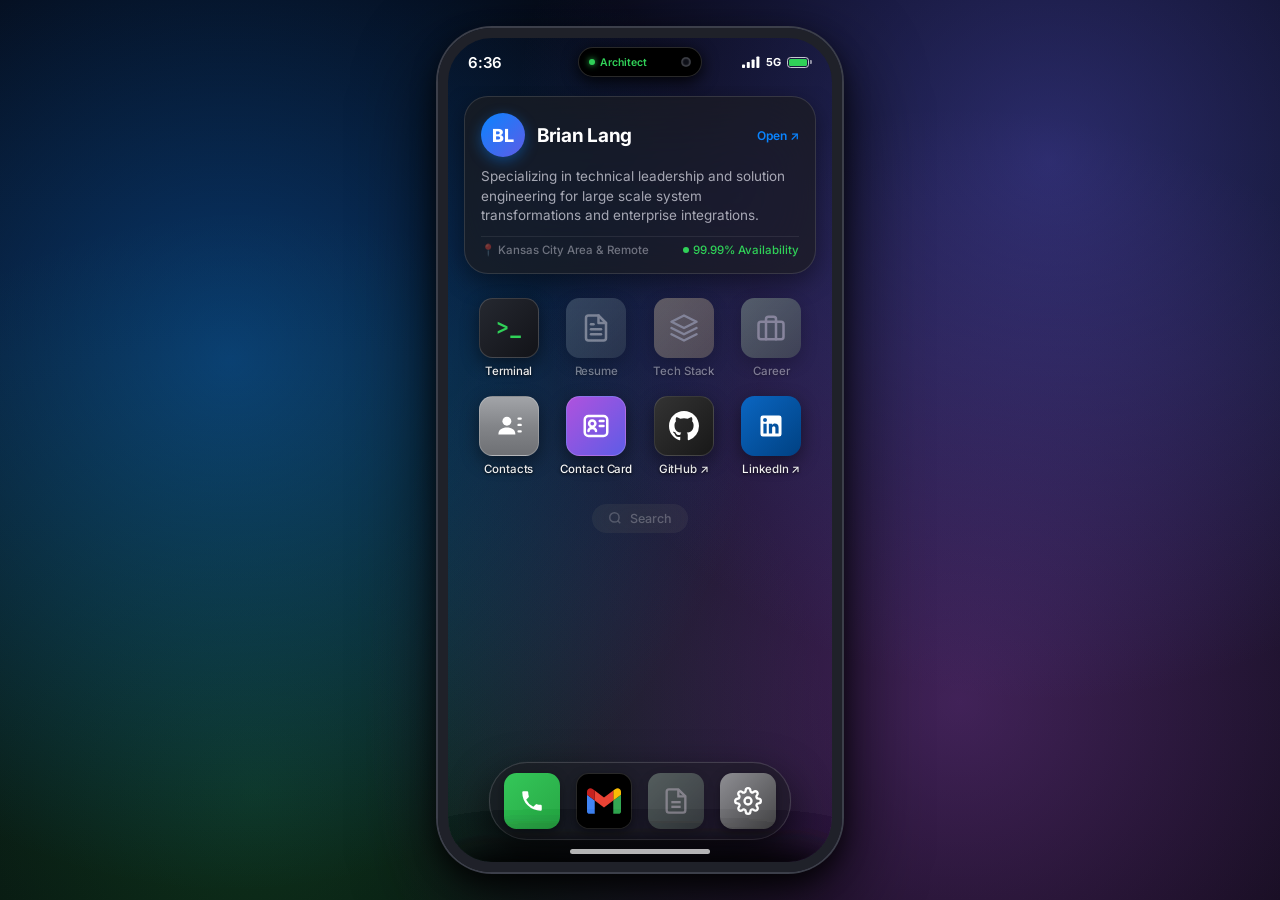
==== index.html @ 55db1a97 "BPL - Enforce jet black dark mode Gmail icon with cache-busted stylesheet" ====
<!DOCTYPE html>
<html lang="en">
<head>
  <meta charset="UTF-8">
  <meta name="viewport" content="width=device-width, initial-scale=1.0, viewport-fit=cover, maximum-scale=1.0, user-scalable=no">
  <meta name="apple-mobile-web-app-capable" content="yes">
  <meta name="apple-mobile-web-app-status-bar-style" content="black-translucent">
  <meta name="theme-color" content="#000000">
  <title>Brian Lang | Technical Software Architect</title>
  <meta name="description" content="Brian Lang - Technical Software Architect iOS 18 Experience">
  <link rel="stylesheet" href="style.css?v=2.2">
  <link rel="preconnect" href="https://fonts.googleapis.com">
  <link rel="preconnect" href="https://fonts.gstatic.com" crossorigin>
  <link href="https://fonts.googleapis.com/css2?family=Inter:wght@300;400;500;600;700;800&family=JetBrains+Mono:wght@400;500;600&display=swap" rel="stylesheet">
</head>
<body class="ios-root">

  <!-- Main Device Shell (Centered iPhone 16 chassis on Desktop, Fullscreen on Mobile) -->
  <div class="iphone-chassis">

    <!-- Top Safe Area Status Bar -->
    <header class="ios-statusbar" aria-label="Status Bar">
      <div class="status-left">
        <span class="status-clock" id="status-clock">9:41</span>
      </div>

      <!-- Dynamic Island -->
      <div class="dynamic-island" id="dynamic-island" tabindex="0" role="button" aria-expanded="false" aria-label="Dynamic Island - Architect Status">
        <div class="island-compact">
          <div class="island-pill-active">
            <span class="island-pulse"></span>
            <span class="island-label">Architect</span>
          </div>
          <div class="island-sensor"></div>
        </div>
        <div class="island-expanded-content">
          <div class="island-avatar">BL</div>
          <div class="island-meta">
            <div class="island-headline">Brian Lang • Available for Advisory</div>
          </div>
          <a href="mailto:brian.lang@robustcomputing.com" class="island-action-btn">Contact</a>
        </div>
      </div>

      <div class="status-right">
        <!-- Signal Indicator -->
        <span class="status-icon" title="5G Full Signal">
          <svg width="18" height="12" viewBox="0 0 18 12" fill="currentColor">
            <rect x="0" y="8.5" width="3" height="3.5" rx="0.8"/>
            <rect x="4.8" y="6" width="3" height="6" rx="0.8"/>
            <rect x="9.6" y="3.5" width="3" height="8.5" rx="0.8"/>
            <rect x="14.4" y="0.5" width="3" height="11.5" rx="0.8"/>
          </svg>
        </span>
        <span class="status-5g">5G</span>
        <!-- Battery Icon -->
        <span class="status-battery" title="Battery 100%">
          <span class="battery-shell">
            <span class="battery-level"></span>
          </span>
          <span class="battery-tip"></span>
        </span>
      </div>
    </header>

    <!-- SpringBoard (Homescreen) -->
    <main class="ios-springboard" id="springboard">

      <!-- Widget Row: Profile Header + Quick Metrics -->
      <section class="widget-row" aria-label="Interactive Widgets">
        <!-- 2x2 Large Card Widget: Architect Identity -->
        <div class="ios-widget widget-hero" data-launch="app-terminal" tabindex="0" role="button" aria-label="View Terminal Profile">
          <div class="widget-top-bar">
            <div class="widget-avatar-group">
              <div class="hero-avatar">BL</div>
              <div>
                <h1 class="hero-name">Brian Lang</h1>
              </div>
            </div>
            <span class="widget-launch-hint">Open ↗</span>
          </div>
          <p class="hero-summary">
            Specializing in technical leadership and solution engineering for large scale system transformations and enterprise integrations.
          </p>
          <div class="hero-footer">
            <span class="hero-chip">📍 Kansas City Area & Remote</span>
            <span class="hero-uptime"><span class="green-dot"></span> 99.99% Availability</span>
          </div>
        </div>
      </section>

      <!-- App Grid 4-Column Layout -->
      <section class="app-grid" aria-label="Applications">
        <!-- App 1: Terminal Profile -->
        <div class="app-icon-item" data-launch="app-terminal" tabindex="0" role="button" aria-label="Open Terminal App">
          <div class="icon-squircle icon-terminal">
            <span class="terminal-prompt-glyph">&gt;_</span>
          </div>
          <span class="icon-label">Terminal</span>
        </div>

        <!-- App 2: Resume / Vitae (Disabled) -->
        <div class="app-icon-item is-disabled" aria-disabled="true" role="button" aria-label="Resume / CV App (Disabled)">
          <div class="icon-squircle icon-resume">
            <svg width="30" height="30" viewBox="0 0 24 24" fill="none" stroke="currentColor" stroke-width="2" stroke-linecap="round" stroke-linejoin="round">
              <path d="M14 2H6a2 2 0 0 0-2 2v16a2 2 0 0 0 2 2h12a2 2 0 0 0 2-2V8z"></path>
              <polyline points="14 2 14 8 20 8"></polyline>
              <line x1="16" y1="13" x2="8" y2="13"></line>
              <line x1="16" y1="17" x2="8" y2="17"></line>
              <polyline points="10 9 9 9 8 9"></polyline>
            </svg>
          </div>
          <span class="icon-label">Resume</span>
        </div>


        <!-- App 4: Stack & Skills (Disabled) -->
        <div class="app-icon-item is-disabled" aria-disabled="true" role="button" aria-label="Tech Stack App (Disabled)">
          <div class="icon-squircle icon-skills">
            <svg width="30" height="30" viewBox="0 0 24 24" fill="none" stroke="currentColor" stroke-width="2" stroke-linecap="round" stroke-linejoin="round">
              <polygon points="12 2 2 7 12 12 22 7 12 2"></polygon>
              <polyline points="2 17 12 22 22 17"></polyline>
              <polyline points="2 12 12 17 22 12"></polyline>
            </svg>
          </div>
          <span class="icon-label">Tech Stack</span>
        </div>

        <!-- App 5: Career Experience (Disabled) -->
        <div class="app-icon-item is-disabled" aria-disabled="true" role="button" aria-label="Experience Timeline App (Disabled)">
          <div class="icon-squircle icon-experience">
            <svg width="30" height="30" viewBox="0 0 24 24" fill="none" stroke="currentColor" stroke-width="2" stroke-linecap="round" stroke-linejoin="round">
              <rect x="2" y="7" width="20" height="14" rx="2" ry="2"></rect>
              <path d="M16 21V5a2 2 0 0 0-2-2h-4a2 2 0 0 0-2 2v16"></path>
            </svg>
          </div>
          <span class="icon-label">Career</span>
        </div>

        <!-- App 6: Contact & Connect -->
        <div class="app-icon-item" data-launch="app-contact" tabindex="0" role="button" aria-label="Open Contacts App">
          <div class="icon-squircle icon-contact">
            <svg width="34" height="34" viewBox="0 0 32 32" fill="none">
              <!-- Address book tab tabs on right -->
              <path d="M25 9H27M25 15H27M25 21H27" stroke="#FFFFFF" stroke-width="2.2" stroke-linecap="round"/>
              <!-- Main White ID Silhouette Card -->
              <circle cx="14" cy="11.5" r="4.2" fill="#FFFFFF"/>
              <path d="M6 24C6 19.5 9.5 17.5 14 17.5C18.5 17.5 22 19.5 22 24" fill="#FFFFFF"/>
            </svg>
          </div>
          <span class="icon-label">Contacts</span>
        </div>

        <!-- App 7: Download Contact Card -->
        <a href="assets/Brian_Lang.vcf" download="Brian_Lang.vcf" class="app-icon-item external-link" aria-label="Download Brian's Contact Card (vCard)">
          <div class="icon-squircle icon-vcard">
            <svg width="30" height="30" viewBox="0 0 24 24" fill="none" stroke="currentColor" stroke-width="2" stroke-linecap="round" stroke-linejoin="round">
              <rect x="3" y="4" width="18" height="16" rx="3"></rect>
              <circle cx="9" cy="10" r="2.5"></circle>
              <path d="M15 8h3M15 12h3M6 16c0-1.5 1.5-2.5 3-2.5s3 1 3 2.5"></path>
            </svg>
          </div>
          <span class="icon-label">Contact Card</span>
        </a>

        <!-- App 8: GitHub / Code -->
        <a href="https://github.com/flying-wedge" target="_blank" rel="noopener noreferrer" class="app-icon-item external-link" aria-label="Open Brian's GitHub">
          <div class="icon-squircle icon-github">
            <svg width="30" height="30" viewBox="0 0 24 24" fill="currentColor">
              <path d="M12 0C5.37 0 0 5.37 0 12c0 5.31 3.435 9.795 8.205 11.385.6.105.825-.255.825-.57 0-.285-.015-1.23-.015-2.235-3.015.555-3.795-.735-4.035-1.41-.135-.345-.72-1.41-1.23-1.695-.42-.225-1.02-.78-.015-.795.945-.015 1.62.87 1.845 1.23 1.08 1.815 2.805 1.305 3.495.99.105-.78.42-1.305.765-1.605-2.67-.3-5.46-1.335-5.46-5.925 0-1.305.465-2.385 1.23-3.225-.12-.3-.54-1.53.12-3.18 0 0 1.005-.315 3.3 1.23.96-.27 1.98-.405 3-.405s2.04.135 3 .405c2.295-1.56 3.3-1.23 3.3-1.23.66 1.65.24 2.88.12 3.18.765.84 1.23 1.905 1.23 3.225 0 4.605-2.805 5.625-5.475 5.925.435.375.81 1.095.81 2.22 0 1.605-.015 2.895-.015 3.3 0 .315.225.69.825.57A12.02 12.02 0 0 0 24 12c0-6.63-5.37-12-12-12z"/>
            </svg>
          </div>
          <span class="icon-label">GitHub ↗</span>
        </a>

        <!-- App 9: LinkedIn -->
        <a href="https://www.linkedin.com/in/brian-lang-4b99282/" target="_blank" rel="noopener noreferrer" class="app-icon-item external-link" aria-label="Open Brian's LinkedIn Profile">
          <div class="icon-squircle icon-linkedin">
            <svg width="28" height="28" viewBox="0 0 24 24" fill="currentColor">
              <path d="M19 3a2 2 0 0 1 2 2v14a2 2 0 0 1-2 2H5a2 2 0 0 1-2-2V5a2 2 0 0 1 2-2h14m-.5 15.5v-5.3a3.26 3.26 0 0 0-3.26-3.26c-.85 0-1.84.52-2.28 1.3v-1.11h-2.79v8.37h2.79v-4.93c0-.77.62-1.4 1.39-1.4a1.4 1.4 0 0 1 1.4 1.4v4.93h2.75M6.88 8.56a1.68 1.68 0 0 0 1.68-1.68c0-.93-.75-1.69-1.68-1.69a1.69 1.69 0 0 0-1.69 1.69c0 .93.76 1.68 1.69 1.68m1.39 9.94v-8.37H5.5v8.37h2.77z"/>
            </svg>
          </div>
          <span class="icon-label">LinkedIn ↗</span>
        </a>
      </section>

      <!-- Spotlight Search Bar Trigger (Disabled) -->
      <div class="spotlight-bar is-disabled" id="spotlight-trigger" role="button" aria-disabled="true" aria-label="Search (Disabled)">
        <svg class="search-icon" width="14" height="14" viewBox="0 0 24 24" fill="none" stroke="currentColor" stroke-width="2.5">
          <circle cx="11" cy="11" r="8"></circle>
          <line x1="21" y1="21" x2="16.65" y2="16.65"></line>
        </svg>
        <span>Search</span>
      </div>

    </main>

    <!-- Bottom Dock Bar -->
    <nav class="ios-dock-container" aria-label="Dock">
      <div class="ios-dock">
        <!-- Dock 0: Phone -->
        <a href="tel:+17855503966" class="dock-item" aria-label="Call Brian Lang (+1 785-550-3966)">
          <div class="dock-squircle dock-phone">
            <svg width="26" height="26" viewBox="0 0 24 24" fill="currentColor">
              <path d="M6.62 10.79a15.053 15.053 0 006.59 6.59l2.2-2.2a1 1 0 011.01-.24c1.12.37 2.33.57 3.58.57a1 1 0 011 1V20a1 1 0 01-1 1A17 17 0 013 4a1 1 0 011-1h3.5a1 1 0 011 1c0 1.25.2 2.46.57 3.58a1 1 0 01-.24 1.01l-2.21 2.2z"/>
            </svg>
          </div>
        </a>

        <!-- Dock 1: Gmail -->
        <a href="mailto:brian.lang@robustcomputing.com" class="dock-item" aria-label="Send Email to Brian Lang (Gmail)">
          <div class="dock-squircle dock-gmail" style="background: #000000; border: 1px solid rgba(255, 255, 255, 0.16);">
            <svg width="34" height="34" viewBox="0 0 512 512" xmlns="http://www.w3.org/2000/svg">
              <path d="M34.9 448h81.5V250.2L0 163v250.2C0 432.5 15.7 448 34.9 448" fill="#4285F4"/>
              <path d="M395.6 448h81.5c19.3 0 34.9-15.7 34.9-34.9V163l-116.4 87.3" fill="#34A853"/>
              <path d="M395.6 99v151.3L512 163v-46.5c0-43.2-49.3-67.8-83.8-41.9" fill="#FBBC04"/>
              <path d="M116.4 250.2V99L256 203.7 395.6 99v151.3L256 355" fill="#EA4335"/>
              <path d="M0 116.4V163l116.4 87.3V99L83.8 74.5C49.2 48.6 0 73.2 0 116.4" fill="#C5221F"/>
            </svg>
          </div>
        </a>

        <!-- Dock 3: Resume (Disabled) -->
        <div class="dock-item is-disabled" aria-disabled="true" role="button" aria-label="Resume App (Disabled)">
          <div class="dock-squircle dock-resume">
            <svg width="28" height="28" viewBox="0 0 24 24" fill="none" stroke="currentColor" stroke-width="2">
              <path d="M14 2H6a2 2 0 0 0-2 2v16a2 2 0 0 0 2 2h12a2 2 0 0 0 2-2V8z"></path>
              <polyline points="14 2 14 8 20 8"></polyline>
              <line x1="16" y1="13" x2="8" y2="13"></line>
              <line x1="16" y1="17" x2="8" y2="17"></line>
            </svg>
          </div>
        </div>

        <!-- Dock 4: Settings -->
        <div class="dock-item" data-launch="app-settings" tabindex="0" role="button" aria-label="Launch Settings App">
          <div class="dock-squircle dock-settings">
            <svg width="28" height="28" viewBox="0 0 24 24" fill="none" stroke="currentColor" stroke-width="2">
              <circle cx="12" cy="12" r="3"></circle>
              <path d="M19.4 15a1.65 1.65 0 0 0 .33 1.82l.06.06a2 2 0 0 1 0 2.83 2 2 0 0 1-2.83 0l-.06-.06a1.65 1.65 0 0 0-1.82-.33 1.65 1.65 0 0 0-1 1.51V21a2 2 0 0 1-2 2 2 2 0 0 1-2-2v-.09A1.65 1.65 0 0 0 9 19.4a1.65 1.65 0 0 0-1.82.33l-.06.06a2 2 0 0 1-2.83 0 2 2 0 0 1 0-2.83l.06-.06a1.65 1.65 0 0 0 .33-1.82 1.65 1.65 0 0 0-1.51-1H3a2 2 0 0 1-2-2 2 2 0 0 1 2-2h.09A1.65 1.65 0 0 0 4.6 9a1.65 1.65 0 0 0-.33-1.82l-.06-.06a2 2 0 0 1 0-2.83 2 2 0 0 1 2.83 0l.06.06a1.65 1.65 0 0 0 1.82.33H9a1.65 1.65 0 0 0 1-1.51V3a2 2 0 0 1 2-2 2 2 0 0 1 2 2v.09a1.65 1.65 0 0 0 1 1.51 1.65 1.65 0 0 0 1.82-.33l.06-.06a2 2 0 0 1 2.83 0 2 2 0 0 1 0 2.83l-.06.06a1.65 1.65 0 0 0-.33 1.82V9a1.65 1.65 0 0 0 1.51 1H21a2 2 0 0 1 2 2 2 2 0 0 1-2 2h-.09a1.65 1.65 0 0 0-1.51 1z"></path>
            </svg>
          </div>
        </div>
      </div>
    </nav>

    <!-- iOS Home Indicator Pill -->
    <div class="ios-home-indicator-zone" id="home-indicator" role="button" aria-label="Return to SpringBoard" tabindex="0">
      <div class="indicator-pill"></div>
    </div>

    <!-- ================= MODAL APP SHEETS ================= -->
    <div class="app-sheets-viewport" id="sheets-viewport">

      <!-- 1. TERMINAL PROFILE SHEET -->
      <section class="ios-sheet" id="app-terminal" role="dialog" aria-labelledby="title-terminal" aria-modal="true">
        <header class="sheet-navbar">
          <button class="sheet-btn-left" data-dismiss aria-label="Close Terminal">Done</button>
          <h2 class="sheet-title" id="title-terminal">Terminal Profile</h2>
        </header>
        
        <div class="sheet-content">
          <div class="terminal-shell">
            <div class="terminal-topbar">
              <span class="term-dot red"></span>
              <span class="term-dot yellow"></span>
              <span class="term-dot green"></span>
              <span class="term-path">brian@cloud-fabric:~ (zsh)</span>
            </div>
            <div class="terminal-console">
              <p class="t-line"><span class="t-prompt">brian@workstation</span>:<span class="t-dir">~</span>$ whoami</p>
              <div class="t-response">
                <span class="t-key">Name:</span> <span class="t-val">Brian Lang</span><br>
                <span class="t-key">Role:</span> <span class="t-val">Technical Software Architect</span><br>
                <span class="t-key">Domains:</span> <span class="t-val">Large Scale System Transformations • Enterprise Integrations</span><br>
                <span class="t-key">Location:</span> <span class="t-val">Kansas City Area / Remote</span><br>
                <span class="t-key">Email:</span> <a href="mailto:brian.lang@robustcomputing.com" class="t-link">brian.lang@robustcomputing.com</a>
              </div>
            </div>
          </div>

          <div class="sheet-action-cta">
            <a href="mailto:brian.lang@robustcomputing.com" class="ios-btn-primary">Send Direct Message</a>
          </div>
        </div>
      </section>

      <!-- 2. RESUME / CV SHEET -->
      <section class="ios-sheet" id="app-resume" role="dialog" aria-labelledby="title-resume" aria-modal="true">
        <header class="sheet-navbar">
          <button class="sheet-btn-left" data-dismiss aria-label="Close Resume">Done</button>
          <h2 class="sheet-title" id="title-resume">Curriculum Vitae</h2>
          <button class="sheet-btn-right" onclick="window.print()" aria-label="Print Resume">Print</button>
        </header>

        <div class="sheet-content">
          <div class="cv-card">
            <header class="cv-header">
              <h1 class="cv-name">BRIAN LANG</h1>
              <div class="cv-role">TECHNICAL SOFTWARE ARCHITECT</div>
              <div class="cv-meta">
                <span>Email: <a href="mailto:brian.lang@robustcomputing.com">brian.lang@robustcomputing.com</a></span>
                <span>Web: brianlang.dev</span>
                <span>GitHub: <a href="https://github.com/flying-wedge" target="_blank" rel="noopener noreferrer">github.com/flying-wedge</a></span>
                <span>Location: Kansas City Area / Remote</span>
              </div>
            </header>

            <section class="cv-section">
              <h3 class="cv-section-title">EXECUTIVE SUMMARY</h3>
              <p class="cv-text">
                Accomplished Technical Software Architect specializing in large scale system transformations, complex enterprise integrations,
                resilient multi-region cloud platforms, and event-driven topologies. Proven record leading complex systems design,
                optimizing query latencies, and ensuring 99.99% system availability SLAs across high-throughput platforms.
              </p>
            </section>

            <section class="cv-section">
              <h3 class="cv-section-title">CORE COMPETENCIES</h3>
              <div class="cv-skills-grid">
                <div><strong>Architecture &amp; Strategy:</strong> Large Scale System Transformations, Enterprise Integrations, Fault Domain Isolation</div>
                <div><strong>Languages:</strong> Go (Golang), TypeScript, Python, Rust, SQL</div>
                <div><strong>Infrastructure:</strong> AWS, Google Cloud Platform (GCP), Kubernetes, Docker, Terraform, Helm</div>
                <div><strong>Data & Streaming:</strong> Apache Kafka, Redis Clusters, PostgreSQL, gRPC, GraphQL, Envoy</div>
              </div>
            </section>

            <section class="cv-section">
              <h3 class="cv-section-title">PROFESSIONAL EXPERIENCE</h3>
              
              <article class="cv-job">
                <div class="cv-job-header">
                  <strong>Apex Cloud Systems — Staff Technical Architect</strong>
                  <span class="cv-date">2023 – Present</span>
                </div>
                <ul class="cv-bullets">
                  <li>Designed multi-region streaming platform processing 15M+ operations daily with 99.99% uptime guarantee.</li>
                  <li>Architected cross-cloud consensus and automated failover pipelines spanning AWS us-east-1 and GCP europe-west3.</li>
                  <li>Reduced egress bandwidth and infrastructure costs by 30% through protocol buffer batching and cache topologies.</li>
                </ul>
              </article>

              <article class="cv-job">
                <div class="cv-job-header">
                  <strong>DataSphere Analytics — Principal Systems Architect</strong>
                  <span class="cv-date">2020 – 2023</span>
                </div>
                <ul class="cv-bullets">
                  <li>Built telemetry and real-time analytical query federation engine serving 12,000+ enterprise users.</li>
                  <li>Engineered distributed Redis memory-caching layer slashing p99 analytical queries by 45%.</li>
                </ul>
              </article>

              <article class="cv-job">
                <div class="cv-job-header">
                  <strong>Vanguard Tech Labs — Senior Software Engineer</strong>
                  <span class="cv-date">2018 – 2020</span>
                </div>
                <ul class="cv-bullets">
                  <li>Engineered core microservices in Go & Python, integrated Kafka consumers, and instituted comprehensive integration suites.</li>
                </ul>
              </article>
            </section>

            <section class="cv-section">
              <h3 class="cv-section-title">EDUCATION & CERTIFICATIONS</h3>
              <div class="cv-job-header">
                <strong>University of California, Berkeley — B.S. in Computer Science</strong>
                <span class="cv-date">Magna Cum Laude</span>
              </div>
              <p class="cv-text cv-certs">
                • AWS Certified Solutions Architect – Professional (SAP-C02)<br>
                • Certified Kubernetes Administrator (CKA)
              </p>
            </section>
          </div>

          <div class="sheet-action-cta">
            <a href="assets/resume-placeholder.html" download="Brian_Lang_Resume.html" class="ios-btn-primary">Download Resume (HTML/PDF)</a>
            <a href="assets/resume-placeholder.html" target="_blank" class="ios-btn-secondary">Open Standalone Document ↗</a>
          </div>
        </div>
      </section>

      <!-- 4. TECH STACK & SKILLS SHEET -->
      <section class="ios-sheet" id="app-skills" role="dialog" aria-labelledby="title-skills" aria-modal="true">
        <header class="sheet-navbar">
          <button class="sheet-btn-left" data-dismiss aria-label="Close Tech Stack">Done</button>
          <h2 class="sheet-title" id="title-skills">Tech Stack</h2>
          <button class="sheet-btn-right" data-launch="app-terminal" aria-label="Open Terminal">Terminal</button>
        </header>

        <div class="sheet-content">
          <div class="ios-group-container">
            <h4 class="ios-group-heading">CORE PROGRAMMING LANGUAGES</h4>
            <div class="ios-table-view">
              <div class="table-row">
                <div class="row-icon cyan">Go</div>
                <div class="row-main">
                  <div class="row-title">Go (Golang)</div>
                  <div class="row-subtitle">High-throughput microservices, concurrency routines</div>
                </div>
                <span class="ios-badge primary">Primary</span>
              </div>
              <div class="table-row">
                <div class="row-icon blue">TS</div>
                <div class="row-main">
                  <div class="row-title">TypeScript / Node.js</div>
                  <div class="row-subtitle">GraphQL gateways, APIs, developer platforms</div>
                </div>
                <span class="ios-badge">Production</span>
              </div>
              <div class="table-row">
                <div class="row-icon green">Py</div>
                <div class="row-main">
                  <div class="row-title">Python</div>
                  <div class="row-subtitle">Automation pipelines, telemetry, data tooling</div>
                </div>
                <span class="ios-badge">Proficient</span>
              </div>
              <div class="table-row">
                <div class="row-icon orange">Rs</div>
                <div class="row-main">
                  <div class="row-title">Rust</div>
                  <div class="row-subtitle">Systems utilities, high-performance edge proxies</div>
                </div>
                <span class="ios-badge">Systems</span>
              </div>
            </div>
          </div>

          <div class="ios-group-container">
            <h4 class="ios-group-heading">SYSTEM ARCHITECTURE & INTEGRATION</h4>
            <div class="ios-table-view">
              <div class="table-row">
                <div class="row-icon purple">🏛️</div>
                <div class="row-main">
                  <div class="row-title">System Architecture</div>
                  <div class="row-subtitle">High availability, cell architectures, fault domain containment</div>
                </div>
              </div>
              <div class="table-row">
                <div class="row-icon red">⚡</div>
                <div class="row-main">
                  <div class="row-title">Apache Kafka & Event Fabrics</div>
                  <div class="row-subtitle">Event streaming, log retention, consumer groups</div>
                </div>
              </div>
              <div class="table-row">
                <div class="row-icon blue">💾</div>
                <div class="row-main">
                  <div class="row-title">Redis & PostgreSQL</div>
                  <div class="row-subtitle">Distributed caching, cluster replication, relational data</div>
                </div>
              </div>
            </div>
          </div>

          <div class="ios-group-container">
            <h4 class="ios-group-heading">CLOUD & INFRASTRUCTURE</h4>
            <div class="ios-table-view">
              <div class="table-row">
                <div class="row-icon orange">☁️</div>
                <div class="row-main">
                  <div class="row-title">AWS & Google Cloud (GCP)</div>
                  <div class="row-subtitle">Multi-region VPCs, IAM zero-trust, Cloud Native</div>
                </div>
              </div>
              <div class="table-row">
                <div class="row-icon blue">☸️</div>
                <div class="row-main">
                  <div class="row-title">Kubernetes & Containers</div>
                  <div class="row-subtitle">Cluster scheduling, Envoy service mesh, Docker</div>
                </div>
              </div>
              <div class="table-row">
                <div class="row-icon purple">🛠️</div>
                <div class="row-main">
                  <div class="row-title">Terraform & CI/CD</div>
                  <div class="row-subtitle">Declarative IaC, GitHub Actions, automated tests</div>
                </div>
              </div>
            </div>
          </div>

          <div class="ios-group-container">
            <h4 class="ios-group-heading">AI & DEVELOPER TOOLING</h4>
            <div class="ios-table-view">
              <div class="table-row">
                <div class="row-icon purple">🚀</div>
                <div class="row-main">
                  <div class="row-title">Google Antigravity</div>
                  <div class="row-subtitle">Advanced autonomous agentic workflows & pair programming</div>
                </div>
                <span class="ios-badge primary">Agentic</span>
              </div>
              <div class="table-row">
                <div class="row-icon blue">✨</div>
                <div class="row-main">
                  <div class="row-title">Google 3.8 Flash</div>
                  <div class="row-subtitle">High-speed reasoning, multimodal inference & code generation</div>
                </div>
                <span class="ios-badge">LLM</span>
              </div>
            </div>
          </div>
        </div>
      </section>

      <!-- 5. CAREER EXPERIENCE SHEET -->
      <section class="ios-sheet" id="app-experience" role="dialog" aria-labelledby="title-experience" aria-modal="true">
        <header class="sheet-navbar">
          <button class="sheet-btn-left" data-dismiss aria-label="Close Career Timeline">Done</button>
          <h2 class="sheet-title" id="title-experience">Career Timeline</h2>
        </header>

        <div class="sheet-content">
          <div class="timeline-container">
            <div class="timeline-entry">
              <div class="timeline-year">2023 — PRESENT</div>
              <div class="timeline-card">
                <div class="timeline-company-row">
                  <div class="company-badge apex">APEX</div>
                  <div>
                    <h3 class="company-role">Staff Technical Architect</h3>
                    <div class="company-name">Apex Cloud Systems</div>
                  </div>
                </div>
                <p class="timeline-text">
                  Directing multi-region streaming and distributed cloud platform ingesting 15M+ daily transactions. Reduced global network overhead by 30% and mentored 8 senior engineers.
                </p>
                <div class="timeline-pills">
                  <span>Go</span><span>Kafka</span><span>AWS</span><span>K8s</span>
                </div>
              </div>
            </div>

            <div class="timeline-entry">
              <div class="timeline-year">2020 — 2023</div>
              <div class="timeline-card">
                <div class="timeline-company-row">
                  <div class="company-badge data">DATA</div>
                  <div>
                    <h3 class="company-role">Principal Systems Architect</h3>
                    <div class="company-name">DataSphere Analytics</div>
                  </div>
                </div>
                <p class="timeline-text">
                  Spearheaded telemetry gateway serving 12,000+ enterprise analysts. Optimized Redis caching fabric and established 99.99% multi-region uptime benchmark.
                </p>
                <div class="timeline-pills">
                  <span>TypeScript</span><span>Redis</span><span>PostgreSQL</span><span>GraphQL</span>
                </div>
              </div>
            </div>

            <div class="timeline-entry">
              <div class="timeline-year">2018 — 2020</div>
              <div class="timeline-card">
                <div class="timeline-company-row">
                  <div class="company-badge vtl">VTL</div>
                  <div>
                    <h3 class="company-role">Senior Software Engineer</h3>
                    <div class="company-name">Vanguard Tech Labs</div>
                  </div>
                </div>
                <p class="timeline-text">
                  Implemented foundational gRPC microservices, automated deployment pipelines, and established 92% automated integration testing coverage.
                </p>
                <div class="timeline-pills">
                  <span>Python</span><span>Go</span><span>Docker</span><span>CI/CD</span>
                </div>
              </div>
            </div>
          </div>
        </div>
      </section>

      <!-- 6. CONTACT SHEET -->
      <section class="ios-sheet" id="app-contact" role="dialog" aria-labelledby="title-contact" aria-modal="true">
        <header class="sheet-navbar">
          <button class="sheet-btn-left" data-dismiss aria-label="Close Contact">Done</button>
          <h2 class="sheet-title" id="title-contact">Contact Brian</h2>
          <button class="sheet-btn-right" data-launch="app-terminal" aria-label="Open Terminal">Terminal</button>
        </header>

        <div class="sheet-content">
          <div class="contact-header-card">
            <div class="contact-large-avatar">BL</div>
            <h3 class="contact-name">Brian Lang</h3>
            <div class="contact-title-pill">Technical Software Architect</div>

            <div class="contact-quick-actions">
              <a href="assets/Brian_Lang.vcf" download="Brian_Lang.vcf" class="action-circle-btn" id="download-vcard-btn" aria-label="Download vCard">
                <span class="action-icon">🪪</span>
                <span class="action-text" id="vcard-btn-text">vcard</span>
              </a>
              <a href="tel:+17855503966" class="action-circle-btn">
                <span class="action-icon">📞</span>
                <span class="action-text">call</span>
              </a>
              <a href="sms:+17855503966" class="action-circle-btn">
                <span class="action-icon">💬</span>
                <span class="action-text">message</span>
              </a>
              <a href="https://wa.me/flyingwedge05" target="_blank" rel="noopener noreferrer" class="action-circle-btn">
                <span class="action-icon">🟢</span>
                <span class="action-text">whatsapp</span>
              </a>
              <a href="mailto:brian.lang@robustcomputing.com" class="action-circle-btn">
                <span class="action-icon">✉️</span>
                <span class="action-text">mail</span>
              </a>
              <a href="https://www.linkedin.com/in/brian-lang-4b99282/" target="_blank" rel="noopener noreferrer" class="action-circle-btn" aria-label="LinkedIn Profile">
                <span class="action-icon">💼</span>
                <span class="action-text">linkedin</span>
              </a>
            </div>
          </div>

          <div class="ios-group-container">
            <h4 class="ios-group-heading">COMMUNICATION</h4>
            <div class="ios-table-view">
              <a href="assets/Brian_Lang.vcf" download="Brian_Lang.vcf" class="table-row link-row" id="download-vcard-row">
                <div class="row-icon purple">🪪</div>
                <div class="row-main">
                  <div class="row-title">Download Contact Card</div>
                  <div class="row-subtitle">Add Brian Lang to Apple / Google Contacts (.vcf)</div>
                </div>
                <span class="row-arrow">↓</span>
              </a>
              <a href="tel:+17855503966" class="table-row link-row">
                <div class="row-icon green">📞</div>
                <div class="row-main">
                  <div class="row-title">Phone</div>
                  <div class="row-subtitle">+1 (785) 550-3966</div>
                </div>
                <span class="row-arrow">↗</span>
              </a>
              <a href="sms:+17855503966" class="table-row link-row">
                <div class="row-icon green">💬</div>
                <div class="row-main">
                  <div class="row-title">SMS / iMessage</div>
                  <div class="row-subtitle">+1 (785) 550-3966</div>
                </div>
                <span class="row-arrow">↗</span>
              </a>
              <a href="https://wa.me/flyingwedge05" target="_blank" rel="noopener noreferrer" class="table-row link-row">
                <div class="row-icon whatsapp">🟢</div>
                <div class="row-main">
                  <div class="row-title">WhatsApp</div>
                  <div class="row-subtitle">@flyingwedge05</div>
                </div>
                <span class="row-arrow">↗</span>
              </a>
              <a href="mailto:brian.lang@robustcomputing.com" class="table-row link-row">
                <div class="row-icon blue">📧</div>
                <div class="row-main">
                  <div class="row-title">Email</div>
                  <div class="row-subtitle">brian.lang@robustcomputing.com</div>
                </div>
                <span class="row-arrow">↗</span>
              </a>
              <a href="https://www.linkedin.com/in/brian-lang-4b99282/" target="_blank" rel="noopener noreferrer" class="table-row link-row">
                <div class="row-icon linkedin">💼</div>
                <div class="row-main">
                  <div class="row-title">LinkedIn</div>
                  <div class="row-subtitle">linkedin.com/in/brian-lang-4b99282</div>
                </div>
                <span class="row-arrow">↗</span>
              </a>
              <div class="table-row">
                <div class="row-icon green">📍</div>
                <div class="row-main">
                  <div class="row-title">Primary Region</div>
                  <div class="row-subtitle">Kansas City Area (CST / UTC-6) • Remote</div>
                </div>
              </div>
            </div>
          </div>
        </div>
      </section>

      <!-- 7. SETTINGS SHEET -->
      <section class="ios-sheet" id="app-settings" role="dialog" aria-labelledby="title-settings" aria-modal="true">
        <header class="sheet-navbar">
          <button class="sheet-btn-left" data-dismiss aria-label="Close Settings">Done</button>
          <h2 class="sheet-title" id="title-settings">Settings</h2>
          <button class="sheet-btn-right" data-launch="app-terminal" aria-label="Open Terminal">Terminal</button>
        </header>

        <div class="sheet-content">
          <div class="ios-group-container">
            <h4 class="ios-group-heading">THEME & APPEARANCE</h4>
            <div class="ios-table-view">
              <div class="table-row">
                <div class="row-icon orange">☀️</div>
                <div class="row-main">
                  <div class="row-title">Light Mode</div>
                  <div class="row-subtitle">Switch to crisp iOS 18 Light Appearance</div>
                </div>
                <button class="ios-pill-toggle" id="toggle-light-mode">Off</button>
              </div>
              <div class="table-row">
                <div class="row-icon blue">🎨</div>
                <div class="row-main">
                  <div class="row-title">Aurora Ambient Glow</div>
                  <div class="row-subtitle">Authentic dynamic depth wallpaper</div>
                </div>
                <button class="ios-pill-toggle active" id="toggle-aurora">On</button>
              </div>
            </div>
          </div>

          <div class="ios-group-container">
            <h4 class="ios-group-heading">ABOUT THIS PORTFOLIO</h4>
            <div class="ios-table-view">
              <div class="table-row">
                <div class="row-icon green">📱</div>
                <div class="row-main">
                  <div class="row-title">System Version</div>
                  <div class="row-subtitle">iOS 18 Dark Mode Edition</div>
                </div>
                <span class="row-info">v2.0</span>
              </div>
              <div class="table-row">
                <div class="row-icon cyan">⚡</div>
                <div class="row-main">
                  <div class="row-title">Architecture</div>
                  <div class="row-subtitle">Zero-dependency vanilla HTML5/CSS3/ES6+</div>
                </div>
                <span class="row-info">Native</span>
              </div>
            </div>
          </div>

          <div class="ios-group-container">
            <h4 class="ios-group-heading">TOOLING</h4>
            <div class="ios-table-view">
              <div class="table-row">
                <div class="row-icon purple">🚀</div>
                <div class="row-main">
                  <div class="row-title">Google Antigravity</div>
                  <div class="row-subtitle">Advanced autonomous agentic workflows & pair programming</div>
                </div>
                <span class="ios-badge primary">Agentic</span>
              </div>
              <div class="table-row">
                <div class="row-icon blue">✨</div>
                <div class="row-main">
                  <div class="row-title">Google 3.8 Flash</div>
                  <div class="row-subtitle">High-speed reasoning, multimodal inference & code generation</div>
                </div>
                <span class="ios-badge">LLM</span>
              </div>
            </div>
          </div>
        </div>
      </section>

    </div>

    <!-- Spotlight Search Overlay Modal -->
    <div class="spotlight-overlay" id="spotlight-modal" role="dialog" aria-label="Spotlight Search" aria-hidden="true">
      <div class="spotlight-card">
        <div class="spotlight-input-row">
          <svg width="18" height="18" viewBox="0 0 24 24" fill="none" stroke="currentColor" stroke-width="2.5">
            <circle cx="11" cy="11" r="8"></circle>
            <line x1="21" y1="21" x2="16.65" y2="16.65"></line>
          </svg>
          <input type="text" id="spotlight-input" placeholder="Search skills, Kafka, Go, Resume..." autocomplete="off" spellcheck="false">
          <button class="spotlight-cancel" id="spotlight-close">Cancel</button>
        </div>
        <div class="spotlight-results" id="spotlight-results">
          <!-- Populated dynamically by script.js -->
        </div>
      </div>
    </div>

  </div>

  <script src="script.js"></script>
</body>
</html>
---- style.css ----
/* ==========================================================================
   Brian Lang - Technical Software Architect
   Apple iOS 18 Dark Mode Theme System
   Responsive Mobile Browser & Centered iPhone 16 Chassis for Desktop
   ========================================================================== */

/* --------------------------------------------------------------------------
   1. iOS 18 DESIGN TOKENS & SYSTEM COLORS
   -------------------------------------------------------------------------- */
:root {
  /* True Pure Dark & Glass */
  --ios-bg: #000000;
  --ios-card-glass: rgba(28, 28, 30, 0.72);
  --ios-card-border: rgba(255, 255, 255, 0.12);
  --ios-sheet-bg: rgba(20, 20, 24, 0.94);
  --ios-sheet-border: rgba(255, 255, 255, 0.14);
  --ios-dock-bg: rgba(30, 30, 34, 0.65);
  --ios-dock-border: rgba(255, 255, 255, 0.15);

  /* System Greys */
  --system-gray-1: #8E8E93;
  --system-gray-2: #636366;
  --system-gray-3: #48484A;
  --system-gray-4: #3A3A3C;
  --system-gray-5: #2C2C2E;
  --system-gray-6: #1C1C1E;

  /* iOS Accents */
  --ios-blue: #0A84FF;
  --ios-blue-hover: #0071E3;
  --ios-green: #30D158;
  --ios-indigo: #5E5CE6;
  --ios-orange: #FF9F0A;
  --ios-pink: #FF375F;
  --ios-purple: #BF5AF2;
  --ios-red: #FF453A;
  --ios-teal: #64D2FF;
  --ios-yellow: #FFD60A;

  /* Typography */
  --text-primary: #FFFFFF;
  --text-secondary: rgba(235, 235, 245, 0.68);
  --text-tertiary: rgba(235, 235, 245, 0.42);
  --text-quaternary: rgba(235, 235, 245, 0.2);

  /* Radii */
  --radius-app: 22.5%;
  --radius-widget: 24px;
  --radius-sheet: 36px;
  --radius-dock: 38px;
  --radius-pill: 9999px;

  /* Fonts */
  --font-ios: -apple-system, BlinkMacSystemFont, "SF Pro Display", "SF Pro Text", "Inter", sans-serif;
  --font-mono: "JetBrains Mono", "SF Mono", Menlo, Consolas, monospace;

  /* Stacking Context */
  --z-springboard: 10;
  --z-dock: 50;
  --z-statusbar: 100;
  --z-spotlight: 1500;
  --z-sheets-viewport: 2000;
  --z-desktop-chassis: 10000;
}

/* Light Mode Token Overrides */
body.light-mode {
  --ios-bg: #F2F2F7;
  --ios-card-glass: rgba(255, 255, 255, 0.78);
  --ios-card-border: rgba(0, 0, 0, 0.08);
  --ios-sheet-bg: rgba(246, 246, 248, 0.96);
  --ios-sheet-border: rgba(0, 0, 0, 0.1);
  --ios-dock-bg: rgba(235, 235, 240, 0.72);
  --ios-dock-border: rgba(0, 0, 0, 0.08);

  --ios-blue: #007AFF;
  --ios-blue-hover: #0056B3;

  --text-primary: #000000;
  --text-secondary: rgba(60, 60, 67, 0.75);
  --text-tertiary: rgba(60, 60, 67, 0.45);
  --text-quaternary: rgba(60, 60, 67, 0.25);
}

/* --------------------------------------------------------------------------
   2. GLOBAL RESET & BASE
   -------------------------------------------------------------------------- */
* {
  box-sizing: border-box;
  margin: 0;
  padding: 0;
  -webkit-tap-highlight-color: transparent;
  user-select: none;
}

html, body {
  width: 100%;
  height: 100%;
  min-height: 100dvh;
  background-color: #000000;
  color: var(--text-primary);
  font-family: var(--font-ios);
  overflow: hidden;
  -webkit-font-smoothing: antialiased;
}

/* Authentic iOS 18 Aurora Dark Wallpaper */
body.ios-root {
  background-color: #05060b;
  background-image:
    radial-gradient(circle at 82% 18%, rgba(94, 92, 230, 0.42) 0%, transparent 42%),
    radial-gradient(circle at 18% 40%, rgba(10, 132, 255, 0.38) 0%, transparent 45%),
    radial-gradient(circle at 75% 78%, rgba(191, 90, 242, 0.32) 0%, transparent 50%),
    radial-gradient(circle at 20% 88%, rgba(48, 209, 88, 0.22) 0%, transparent 45%),
    linear-gradient(180deg, #050711 0%, #080c18 40%, #04050a 100%);
  background-attachment: fixed;
  display: flex;
  justify-content: center;
  align-items: center;
}

body.no-aurora {
  background-image: none !important;
  background-color: #000000 !important;
}

/* --------------------------------------------------------------------------
   3. RESPONSIVE IPHONE CHASSIS (Mobile vs Desktop)
   -------------------------------------------------------------------------- */
.iphone-chassis {
  position: relative;
  width: 100%;
  height: 100dvh;
  display: flex;
  flex-direction: column;
  overflow: hidden;
  max-width: 480px;
  margin: 0 auto;
}

/* Desktop hardware frame emulation for screens >= 560px */
@media (min-width: 560px) {
  .iphone-chassis {
    width: 404px;
    height: 844px;
    max-height: 94vh;
    border-radius: 54px;
    border: 10px solid #1f2129;
    box-shadow: 
      0 0 0 2px #3c3f4a,
      0 28px 80px rgba(0, 0, 0, 0.85),
      0 10px 25px rgba(0, 0, 0, 0.7);
  }
}

/* --------------------------------------------------------------------------
   4. TOP STATUS BAR & DYNAMIC ISLAND
   -------------------------------------------------------------------------- */
.ios-statusbar {
  width: 100%;
  height: 48px;
  padding: 0 20px;
  padding-top: env(safe-area-inset-top, 6px);
  display: flex;
  align-items: center;
  justify-content: space-between;
  z-index: var(--z-statusbar);
  position: relative;
  flex-shrink: 0;
}

.status-left {
  flex: 1;
}

.status-clock {
  font-size: 15px;
  font-weight: 600;
  letter-spacing: -0.2px;
  color: #FFFFFF;
}

/* Dynamic Island */
.dynamic-island {
  position: relative;
  background: #000000;
  height: 30px;
  min-width: 124px;
  border-radius: var(--radius-pill);
  border: 0.5px solid rgba(255, 255, 255, 0.16);
  box-shadow: 0 4px 16px rgba(0, 0, 0, 0.9);
  display: flex;
  align-items: center;
  justify-content: center;
  padding: 0 10px;
  cursor: pointer;
  transition: all 0.35s cubic-bezier(0.16, 1, 0.3, 1);
  outline: none;
}

.dynamic-island:hover {
  transform: scale(1.02);
}

.island-compact {
  display: flex;
  align-items: center;
  justify-content: space-between;
  width: 100%;
  gap: 8px;
}

.island-pill-active {
  display: flex;
  align-items: center;
  gap: 5px;
  font-size: 10.5px;
  color: var(--ios-green);
  font-weight: 600;
}

.island-pulse {
  width: 6px;
  height: 6px;
  border-radius: 50%;
  background-color: var(--ios-green);
  box-shadow: 0 0 6px var(--ios-green);
  animation: pulseBlink 2s infinite ease-in-out;
}

@keyframes pulseBlink {
  0%, 100% { opacity: 1; transform: scale(1); }
  50% { opacity: 0.4; transform: scale(0.85); }
}

.island-sensor {
  width: 10px;
  height: 10px;
  border-radius: 50%;
  background: #0d0f17;
  border: 1px solid rgba(255, 255, 255, 0.16);
  box-shadow: inset 0 0 2px rgba(255, 255, 255, 0.5);
}

.island-expanded-content {
  display: none;
  width: 100%;
  align-items: center;
  justify-content: space-between;
  gap: 12px;
}

.dynamic-island.expanded {
  min-width: 320px;
  height: 54px;
  padding: 0 16px;
  border-radius: 27px;
}

.dynamic-island.expanded .island-compact { display: none; }
.dynamic-island.expanded .island-expanded-content { display: flex; }

.island-avatar {
  width: 30px;
  height: 30px;
  border-radius: 50%;
  background: linear-gradient(135deg, var(--ios-blue), var(--ios-indigo));
  display: flex;
  align-items: center;
  justify-content: center;
  font-size: 12px;
  font-weight: 700;
}

.island-meta {
  flex: 1;
  text-align: left;
}

.island-sub {
  font-size: 9px;
  font-weight: 700;
  letter-spacing: 0.5px;
  color: var(--ios-teal);
}

.island-headline {
  font-size: 12px;
  font-weight: 600;
  color: #FFFFFF;
}

.island-action-btn {
  background: var(--ios-blue);
  color: #FFFFFF;
  font-size: 11.5px;
  font-weight: 600;
  padding: 5px 12px;
  border-radius: var(--radius-pill);
  text-decoration: none;
}

.status-right {
  flex: 1;
  display: flex;
  align-items: center;
  justify-content: flex-end;
  gap: 6px;
}

.status-5g {
  font-size: 11px;
  font-weight: 700;
  letter-spacing: -0.2px;
}

.status-battery {
  display: inline-flex;
  align-items: center;
}

.battery-shell {
  width: 22px;
  height: 11px;
  border-radius: 3.5px;
  border: 1px solid rgba(255, 255, 255, 0.75);
  padding: 1px;
  display: flex;
  align-items: center;
}

.battery-level {
  width: 100%;
  height: 100%;
  border-radius: 1.5px;
  background-color: var(--ios-green);
}

.battery-tip {
  width: 2px;
  height: 4px;
  background-color: rgba(255, 255, 255, 0.5);
  border-radius: 0 1px 1px 0;
  margin-left: 1px;
}

/* --------------------------------------------------------------------------
   5. SPRINGBOARD (HOMESCREEN)
   -------------------------------------------------------------------------- */
.ios-springboard {
  flex: 1;
  width: 100%;
  overflow-y: auto;
  -webkit-overflow-scrolling: touch;
  padding: 10px 16px 110px;
  display: flex;
  flex-direction: column;
  gap: 20px;
  z-index: var(--z-springboard);
}

.ios-springboard::-webkit-scrollbar {
  display: none;
}

/* --------------------------------------------------------------------------
   6. WIDGETS SYSTEM
   -------------------------------------------------------------------------- */
.widget-row {
  display: grid;
  grid-template-columns: 1fr;
  gap: 14px;
}

@media (min-width: 360px) {
  .widget-row {
    grid-template-columns: 1fr;
  }
}

.ios-widget {
  background: var(--ios-card-glass);
  backdrop-filter: blur(40px) saturate(180%);
  -webkit-backdrop-filter: blur(40px) saturate(180%);
  border: 1px solid var(--ios-card-border);
  border-radius: var(--radius-widget);
  padding: 16px;
  box-shadow: 0 8px 24px rgba(0, 0, 0, 0.4);
  cursor: pointer;
  transition: transform 0.15s cubic-bezier(0.2, 0.8, 0.2, 1), background 0.2s ease;
  position: relative;
  overflow: hidden;
}

.ios-widget:active {
  transform: scale(0.97);
}

/* Large Hero Widget */
.widget-hero {
  display: flex;
  flex-direction: column;
  gap: 10px;
}

.widget-top-bar {
  display: flex;
  align-items: center;
  justify-content: space-between;
}

.widget-avatar-group {
  display: flex;
  align-items: center;
  gap: 12px;
}

.hero-avatar {
  width: 44px;
  height: 44px;
  border-radius: 50%;
  background: linear-gradient(135deg, var(--ios-blue), var(--ios-indigo));
  display: flex;
  align-items: center;
  justify-content: center;
  font-size: 18px;
  font-weight: 800;
  box-shadow: 0 4px 14px rgba(10, 132, 255, 0.4);
}

.hero-badge {
  font-size: 9.5px;
  font-weight: 700;
  color: var(--ios-teal);
  letter-spacing: 0.6px;
  display: block;
}

.hero-name {
  font-size: 19px;
  font-weight: 700;
  color: #FFFFFF;
  letter-spacing: -0.3px;
}

.widget-launch-hint {
  font-size: 12px;
  font-weight: 600;
  color: var(--ios-blue);
}

.hero-summary {
  font-size: 13.5px;
  line-height: 1.45;
  color: var(--text-secondary);
}

.hero-footer {
  display: flex;
  align-items: center;
  justify-content: space-between;
  padding-top: 6px;
  border-top: 1px solid rgba(255, 255, 255, 0.08);
  font-size: 11.5px;
  font-weight: 500;
}

.hero-chip {
  color: var(--text-tertiary);
}

.hero-uptime {
  color: var(--ios-green);
  display: flex;
  align-items: center;
  gap: 4px;
}

.green-dot {
  width: 6px;
  height: 6px;
  border-radius: 50%;
  background-color: var(--ios-green);
}

/* Stacked Small Widgets */
.widget-stack {
  display: grid;
  grid-template-columns: 1fr 1fr;
  gap: 12px;
}

.widget-small {
  display: flex;
  flex-direction: column;
  justify-content: space-between;
  min-height: 112px;
  padding: 13px 14px;
}

.widget-tag {
  font-size: 10px;
  font-weight: 700;
  letter-spacing: 0.5px;
  color: var(--text-tertiary);
  display: flex;
  align-items: center;
  gap: 4px;
}

.widget-big-stat {
  font-size: 24px;
  font-weight: 800;
  color: #FFFFFF;
  letter-spacing: -0.5px;
  line-height: 1.1;
  margin-top: 2px;
}

.widget-stat-desc {
  font-size: 11.5px;
  font-weight: 600;
  color: var(--text-secondary);
}

.widget-stat-sub {
  font-size: 10px;
  color: var(--text-tertiary);
  margin-top: 2px;
}

/* --------------------------------------------------------------------------
   7. 4-COLUMN APP ICONS GRID
   -------------------------------------------------------------------------- */
.app-grid {
  display: grid;
  grid-template-columns: repeat(4, 1fr);
  gap: 18px 10px;
  padding: 4px 6px;
}

.app-icon-item {
  display: flex;
  flex-direction: column;
  align-items: center;
  gap: 6px;
  cursor: pointer;
  outline: none;
  text-decoration: none;
  transition: transform 0.15s cubic-bezier(0.2, 0.8, 0.2, 1);
}

.app-icon-item:active {
  transform: scale(0.88);
}

.app-icon-item.is-disabled,
.dock-item.is-disabled {
  opacity: 0.45;
  cursor: not-allowed;
  pointer-events: none;
  filter: grayscale(85%);
}

.ios-btn-primary.is-disabled,
.sheet-btn-right.is-disabled {
  opacity: 0.4;
  cursor: not-allowed;
  pointer-events: none;
}

.icon-squircle {
  width: 60px;
  height: 60px;
  border-radius: var(--radius-app);
  display: flex;
  align-items: center;
  justify-content: center;
  box-shadow: 0 6px 18px rgba(0, 0, 0, 0.45);
  position: relative;
  color: #FFFFFF;
}

.icon-label {
  font-size: 11.5px;
  font-weight: 500;
  color: #FFFFFF;
  letter-spacing: -0.1px;
  text-shadow: 0 1px 3px rgba(0, 0, 0, 0.85);
  text-align: center;
}

/* App Icon Themes (Authentic Gradients) */
.icon-terminal {
  background: linear-gradient(135deg, #252830 0%, #121318 100%);
  border: 1px solid rgba(255, 255, 255, 0.16);
}
.terminal-prompt-glyph {
  font-family: var(--font-mono);
  font-size: 22px;
  font-weight: 700;
  color: var(--ios-green);
}

.icon-resume {
  background: linear-gradient(135deg, #0A84FF 0%, #0056B3 100%);
}

.icon-projects {
  background: linear-gradient(135deg, #5E5CE6 0%, #3634A3 100%);
}

.icon-skills {
  background: linear-gradient(135deg, #FF9F0A 0%, #C97200 100%);
}

.icon-experience {
  background: linear-gradient(135deg, #30D158 0%, #1E7E34 100%);
}

.icon-contact {
  background: linear-gradient(180deg, #A2A4A8 0%, #838589 50%, #6E7074 100%);
  border: 1px solid rgba(255, 255, 255, 0.2);
}

.icon-settings {
  background: linear-gradient(135deg, #8E8E93 0%, #48484A 100%);
}

.icon-vcard {
  background: linear-gradient(135deg, #AF52DE 0%, #5E5CE6 100%);
  border: 1px solid rgba(255, 255, 255, 0.15);
}

.icon-github {
  background: linear-gradient(135deg, #333333 0%, #181818 100%);
  border: 1px solid rgba(255, 255, 255, 0.12);
}

.icon-linkedin {
  background: linear-gradient(135deg, #0A66C2 0%, #004182 100%);
}

/* --------------------------------------------------------------------------
   8. SPOTLIGHT SEARCH BAR TRIGGER
   -------------------------------------------------------------------------- */
.spotlight-bar {
  display: flex;
  align-items: center;
  justify-content: center;
  gap: 8px;
  background: rgba(255, 255, 255, 0.12);
  backdrop-filter: blur(20px);
  -webkit-backdrop-filter: blur(20px);
  padding: 7px 16px;
  border-radius: var(--radius-pill);
  width: fit-content;
  margin: 4px auto 0;
  font-size: 12.5px;
  font-weight: 500;
  color: var(--text-secondary);
  cursor: pointer;
  transition: background 0.2s ease, transform 0.15s ease;
}

.spotlight-bar:hover {
  background: rgba(255, 255, 255, 0.18);
}

.spotlight-bar:active {
  transform: scale(0.96);
}

.spotlight-bar.is-disabled {
  opacity: 0.45;
  cursor: not-allowed;
  pointer-events: none;
  filter: grayscale(85%);
}

.search-icon {
  opacity: 0.8;
}

/* --------------------------------------------------------------------------
   9. BOTTOM DOCK
   -------------------------------------------------------------------------- */
.ios-dock-container {
  position: absolute;
  bottom: 22px;
  left: 0;
  right: 0;
  display: flex;
  justify-content: center;
  padding: 0 16px;
  z-index: var(--z-dock);
  pointer-events: none;
}

.ios-dock {
  background: var(--ios-dock-bg);
  backdrop-filter: blur(50px) saturate(220%);
  -webkit-backdrop-filter: blur(50px) saturate(220%);
  border: 1px solid var(--ios-dock-border);
  border-radius: var(--radius-dock);
  padding: 10px 14px;
  display: flex;
  align-items: center;
  gap: 16px;
  box-shadow: 0 16px 40px rgba(0, 0, 0, 0.65), 0 0 1px rgba(255, 255, 255, 0.2);
  pointer-events: auto;
}

.dock-item {
  cursor: pointer;
  transition: transform 0.15s cubic-bezier(0.2, 0.8, 0.2, 1);
  outline: none;
  text-decoration: none;
}

.dock-item:active {
  transform: scale(0.86);
}

.dock-squircle {
  width: 56px;
  height: 56px;
  border-radius: var(--radius-app);
  display: flex;
  align-items: center;
  justify-content: center;
  color: #FFFFFF;
  box-shadow: 0 4px 12px rgba(0, 0, 0, 0.4);
}

.dock-phone { background: linear-gradient(135deg, #34C759, #28A745); }
.dock-mail { background: linear-gradient(180deg, #38ACFF 0%, #0877E9 50%, #0665D0 100%); }
.dock-gmail { background: #000000 !important; border: 1px solid rgba(255, 255, 255, 0.16) !important; }
.dock-terminal { background: linear-gradient(135deg, #252830, #121318); border: 1px solid rgba(255, 255, 255, 0.16); }
.dock-code-glyph { font-family: var(--font-mono); font-size: 20px; font-weight: 700; color: var(--ios-green); }
.dock-resume { background: linear-gradient(135deg, #30D158, #1E7E34); }
.dock-settings { background: linear-gradient(135deg, #8E8E93, #48484A); }

/* --------------------------------------------------------------------------
   10. HOME INDICATOR PILL
   -------------------------------------------------------------------------- */
.ios-home-indicator-zone {
  position: absolute;
  bottom: 0;
  left: 0;
  right: 0;
  height: 22px;
  display: flex;
  align-items: center;
  justify-content: center;
  cursor: pointer;
  z-index: 2500;
}

.indicator-pill {
  width: 140px;
  height: 5px;
  border-radius: var(--radius-pill);
  background: rgba(255, 255, 255, 0.7);
  transition: transform 0.15s ease, background 0.15s ease;
}

.ios-home-indicator-zone:active .indicator-pill {
  transform: scaleX(0.85);
  background: #FFFFFF;
}

/* --------------------------------------------------------------------------
   11. SELF-CONTAINED MODAL APP SHEETS (ZERO HEADER OVERLAYS)
   -------------------------------------------------------------------------- */
.app-sheets-viewport {
  position: fixed;
  top: 0;
  left: 0;
  right: 0;
  bottom: 0;
  pointer-events: none;
  z-index: var(--z-sheets-viewport);
}

/* Desktop container constraints */
@media (min-width: 560px) {
  .app-sheets-viewport {
    position: absolute;
    top: 0;
    left: 0;
    right: 0;
    bottom: 0;
    border-radius: 44px;
    overflow: hidden;
  }
}

.ios-sheet {
  position: absolute;
  /* Leaves clean clearance below device status bar and notch */
  top: calc(48px + env(safe-area-inset-top, 0px));
  left: 0;
  right: 0;
  bottom: 0;
  max-width: 480px;
  margin: 0 auto;
  background: var(--ios-sheet-bg);
  backdrop-filter: blur(50px) saturate(200%);
  -webkit-backdrop-filter: blur(50px) saturate(200%);
  border-radius: var(--radius-sheet) var(--radius-sheet) 0 0;
  border: 1px solid var(--ios-sheet-border);
  border-bottom: none;
  box-shadow: 0 -20px 60px rgba(0, 0, 0, 0.85);
  display: flex;
  flex-direction: column;
  overflow: hidden;
  transform: translateY(105%);
  transition: transform 0.38s cubic-bezier(0.16, 1, 0.3, 1);
  pointer-events: none;
}

.ios-sheet.active {
  transform: translateY(0);
  pointer-events: auto;
}

/* Sheet Dedicated Header Navigation Bar */
.sheet-navbar {
  position: relative;
  background: rgba(28, 28, 32, 0.95);
  border-bottom: 0.5px solid rgba(84, 84, 88, 0.4);
  padding: 12px 18px 10px;
  display: flex;
  align-items: center;
  justify-content: space-between;
  flex-shrink: 0;
  z-index: 10;
}

.sheet-title {
  font-size: 17px;
  font-weight: 700;
  color: #FFFFFF;
  text-align: center;
  flex: 1;
}

.sheet-btn-left,
.sheet-btn-right {
  background: transparent;
  border: none;
  color: var(--ios-blue);
  font-size: 16.5px;
  font-weight: 600;
  cursor: pointer;
  padding: 4px 6px;
  transition: opacity 0.15s ease;
  min-width: 50px;
}

.sheet-btn-left { text-align: left; }
.sheet-btn-right { text-align: right; }

.sheet-btn-left:active,
.sheet-btn-right:active {
  opacity: 0.5;
}

/* Sheet Scroll Body Content */
.sheet-content {
  flex: 1;
  overflow-y: auto;
  -webkit-overflow-scrolling: touch;
  padding: 20px 18px 90px;
  display: flex;
  flex-direction: column;
  gap: 20px;
}

.sheet-content::-webkit-scrollbar {
  width: 4px;
}
.sheet-content::-webkit-scrollbar-thumb {
  background: rgba(255, 255, 255, 0.2);
  border-radius: 4px;
}

/* --------------------------------------------------------------------------
   12. TERMINAL SHELL VIEW
   -------------------------------------------------------------------------- */
.terminal-shell {
  background: #0c0e14;
  border-radius: 18px;
  border: 1px solid rgba(255, 255, 255, 0.14);
  overflow: hidden;
  box-shadow: 0 10px 30px rgba(0, 0, 0, 0.5);
}

.terminal-topbar {
  background: #161922;
  padding: 10px 14px;
  display: flex;
  align-items: center;
  gap: 6px;
  border-bottom: 1px solid rgba(255, 255, 255, 0.08);
}

.term-dot {
  width: 9px;
  height: 9px;
  border-radius: 50%;
}
.term-dot.red { background: #FF5F56; }
.term-dot.yellow { background: #FFBD2E; }
.term-dot.green { background: #27C93F; }

.term-path {
  margin-left: 6px;
  font-family: var(--font-mono);
  font-size: 11px;
  color: var(--text-tertiary);
}

.terminal-console {
  padding: 16px;
  font-family: var(--font-mono);
  font-size: 12.5px;
  line-height: 1.6;
}

.t-line {
  margin-top: 10px;
  color: #FFFFFF;
}
.t-line:first-child { margin-top: 0; }
.t-prompt { color: var(--ios-teal); }
.t-dir { color: var(--ios-blue); }

.t-response {
  color: #D1D5DB;
  padding-left: 10px;
  border-left: 2px solid rgba(255, 255, 255, 0.1);
  margin-top: 6px;
  margin-bottom: 12px;
}

.t-key { color: var(--ios-orange); font-weight: 600; }
.t-val { color: #FFFFFF; }
.t-link { color: var(--ios-blue); text-decoration: none; }
.t-link:hover { text-decoration: underline; }
.t-stat.green { color: var(--ios-green); font-weight: 600; }
.t-muted { color: var(--text-tertiary); }

/* Common Primary/Secondary Sheet CTAs */
.sheet-action-cta {
  display: flex;
  flex-direction: column;
  gap: 10px;
  margin-top: 10px;
}

.ios-btn-primary {
  background: var(--ios-blue);
  color: #FFFFFF;
  border: none;
  font-size: 15.5px;
  font-weight: 600;
  padding: 14px;
  border-radius: 16px;
  text-align: center;
  text-decoration: none;
  cursor: pointer;
  box-shadow: 0 4px 14px rgba(10, 132, 255, 0.35);
  transition: transform 0.12s ease, opacity 0.15s ease;
}

.ios-btn-primary:active {
  transform: scale(0.97);
  opacity: 0.9;
}

.ios-btn-secondary {
  background: rgba(255, 255, 255, 0.1);
  color: #FFFFFF;
  border: 1px solid rgba(255, 255, 255, 0.16);
  font-size: 15px;
  font-weight: 600;
  padding: 13px;
  border-radius: 16px;
  text-align: center;
  text-decoration: none;
  cursor: pointer;
  transition: transform 0.12s ease;
}

.ios-btn-secondary:active {
  transform: scale(0.97);
}

/* --------------------------------------------------------------------------
   13. PRINTABLE RESUME CARD
   -------------------------------------------------------------------------- */
.cv-card {
  background: #FFFFFF;
  color: #111111;
  border-radius: 16px;
  padding: 26px 22px;
  box-shadow: 0 10px 30px rgba(0, 0, 0, 0.6);
  font-family: var(--font-ios);
}

.cv-header {
  border-bottom: 2px solid #111111;
  padding-bottom: 12px;
  margin-bottom: 16px;
}

.cv-name {
  font-size: 24px;
  font-weight: 800;
  letter-spacing: 0.5px;
}

.cv-role {
  font-size: 13px;
  font-weight: 700;
  color: #0056B3;
  letter-spacing: 0.5px;
  margin-top: 2px;
}

.cv-meta {
  display: flex;
  flex-wrap: wrap;
  gap: 6px 14px;
  font-size: 11px;
  color: #444444;
  margin-top: 8px;
}

.cv-meta a {
  color: #0056B3;
  text-decoration: none;
}

.cv-section {
  margin-bottom: 18px;
}

.cv-section-title {
  font-size: 12px;
  font-weight: 800;
  letter-spacing: 0.6px;
  color: #111111;
  border-bottom: 1px solid #CCCCCC;
  padding-bottom: 4px;
  margin-bottom: 8px;
}

.cv-text {
  font-size: 12.5px;
  line-height: 1.55;
  color: #222222;
}

.cv-skills-grid {
  display: grid;
  grid-template-columns: 1fr;
  gap: 6px;
  font-size: 12px;
  line-height: 1.45;
  color: #222222;
}

.cv-job {
  margin-bottom: 12px;
}

.cv-job-header {
  display: flex;
  justify-content: space-between;
  font-size: 12.5px;
  margin-bottom: 4px;
}

.cv-date {
  font-weight: 600;
  color: #555555;
  font-size: 11.5px;
}

.cv-bullets {
  padding-left: 18px;
  font-size: 12px;
  line-height: 1.5;
  color: #222222;
}

.cv-certs {
  margin-top: 4px;
}

/* --------------------------------------------------------------------------
   14. ARCHITECTURE PROJECTS & CASE STUDIES
   -------------------------------------------------------------------------- */
.projects-list {
  display: flex;
  flex-direction: column;
  gap: 16px;
}

.project-card {
  background: var(--ios-card-glass);
  border: 1px solid var(--ios-card-border);
  border-radius: 20px;
  padding: 18px;
  display: flex;
  flex-direction: column;
  gap: 10px;
}

.proj-badge {
  font-size: 9.5px;
  font-weight: 700;
  color: var(--ios-teal);
  letter-spacing: 0.6px;
}

.proj-title {
  font-size: 17px;
  font-weight: 700;
  color: #FFFFFF;
}

.proj-desc {
  font-size: 13.5px;
  line-height: 1.5;
  color: var(--text-secondary);
}

.proj-specs {
  display: flex;
  flex-wrap: wrap;
  gap: 6px;
}

.spec-pill {
  font-size: 11px;
  font-weight: 600;
  background: rgba(255, 255, 255, 0.1);
  padding: 4px 10px;
  border-radius: var(--radius-pill);
  color: var(--text-primary);
}

.proj-metric-row {
  font-size: 12px;
  color: var(--text-tertiary);
  padding-top: 6px;
  border-top: 1px solid rgba(255, 255, 255, 0.08);
}
.metric-val {
  font-weight: 700;
  color: var(--ios-green);
}
.metric-lbl {
  color: var(--text-secondary);
}

/* --------------------------------------------------------------------------
   15. iOS GROUPED TABLEVIEW & LISTS
   -------------------------------------------------------------------------- */
.ios-group-container {
  display: flex;
  flex-direction: column;
  gap: 6px;
}

.ios-group-heading {
  font-size: 11.5px;
  font-weight: 600;
  color: var(--text-tertiary);
  letter-spacing: 0.5px;
  padding-left: 12px;
}

.ios-table-view {
  background: var(--ios-card-glass);
  border: 1px solid var(--ios-card-border);
  border-radius: 18px;
  overflow: hidden;
}

.table-row {
  display: flex;
  align-items: center;
  gap: 14px;
  padding: 13px 16px;
  border-bottom: 0.5px solid rgba(84, 84, 88, 0.25);
  text-decoration: none;
  color: #FFFFFF;
}
.table-row:last-child {
  border-bottom: none;
}

.link-row {
  cursor: pointer;
  transition: background 0.15s ease;
}
.link-row:active {
  background: rgba(255, 255, 255, 0.08);
}

.row-icon {
  width: 32px;
  height: 32px;
  border-radius: 8px;
  display: flex;
  align-items: center;
  justify-content: center;
  font-size: 14px;
  font-weight: 700;
  color: #FFFFFF;
  flex-shrink: 0;
}

.row-icon.cyan { background: var(--ios-teal); color: #000000; }
.row-icon.blue { background: var(--ios-blue); }
.row-icon.green { background: var(--ios-green); }
.row-icon.orange { background: var(--ios-orange); }
.row-icon.purple { background: var(--ios-purple); }
.row-icon.red { background: var(--ios-red); }
.row-icon.whatsapp { background: #25D366; }
.row-icon.linkedin { background: #0A66C2; }

.row-main {
  flex: 1;
}

.row-title {
  font-size: 15px;
  font-weight: 600;
  color: #FFFFFF;
}

.row-subtitle {
  font-size: 12px;
  color: var(--text-secondary);
  margin-top: 1px;
}

.ios-badge {
  font-size: 11px;
  font-weight: 600;
  padding: 3px 8px;
  border-radius: var(--radius-pill);
  background: rgba(255, 255, 255, 0.12);
  color: var(--text-secondary);
}

.ios-badge.primary {
  background: rgba(10, 132, 255, 0.25);
  color: var(--ios-blue);
}

.ios-badge.active {
  background: rgba(48, 209, 88, 0.25);
  color: var(--ios-green);
}

.ios-pill-toggle {
  background: var(--ios-green);
  color: #000000;
  border: none;
  font-size: 12px;
  font-weight: 700;
  padding: 4px 12px;
  border-radius: var(--radius-pill);
  cursor: pointer;
}

.row-arrow {
  color: var(--text-tertiary);
  font-size: 14px;
}

.row-info {
  font-size: 13px;
  color: var(--text-tertiary);
}

/* --------------------------------------------------------------------------
   16. TIMELINE & EXPERIENCE FEED
   -------------------------------------------------------------------------- */
.timeline-container {
  display: flex;
  flex-direction: column;
  gap: 20px;
}

.timeline-entry {
  display: flex;
  flex-direction: column;
  gap: 6px;
}

.timeline-year {
  font-size: 11px;
  font-weight: 700;
  letter-spacing: 0.6px;
  color: var(--ios-blue);
  padding-left: 6px;
}

.timeline-card {
  background: var(--ios-card-glass);
  border: 1px solid var(--ios-card-border);
  border-radius: 18px;
  padding: 16px;
  display: flex;
  flex-direction: column;
  gap: 10px;
}

.timeline-company-row {
  display: flex;
  align-items: center;
  gap: 12px;
}

.company-badge {
  width: 44px;
  height: 44px;
  border-radius: 12px;
  display: flex;
  align-items: center;
  justify-content: center;
  font-size: 12px;
  font-weight: 800;
  color: #FFFFFF;
}

.company-badge.apex { background: linear-gradient(135deg, #0A84FF, #5E5CE6); }
.company-badge.data { background: linear-gradient(135deg, #FF9F0A, #FF375F); }
.company-badge.vtl  { background: linear-gradient(135deg, #30D158, #0077A8); }

.company-role {
  font-size: 16px;
  font-weight: 700;
  color: #FFFFFF;
}

.company-name {
  font-size: 12.5px;
  color: var(--text-secondary);
}

.timeline-text {
  font-size: 13px;
  line-height: 1.5;
  color: var(--text-secondary);
}

.timeline-pills {
  display: flex;
  flex-wrap: wrap;
  gap: 6px;
}
.timeline-pills span {
  font-size: 10.5px;
  font-weight: 600;
  background: rgba(255, 255, 255, 0.08);
  padding: 3px 8px;
  border-radius: var(--radius-pill);
}

/* --------------------------------------------------------------------------
   17. CONTACT CARD
   -------------------------------------------------------------------------- */
.contact-header-card {
  background: var(--ios-card-glass);
  border: 1px solid var(--ios-card-border);
  border-radius: 24px;
  padding: 24px 16px;
  display: flex;
  flex-direction: column;
  align-items: center;
  text-align: center;
}

.contact-large-avatar {
  width: 80px;
  height: 80px;
  border-radius: 50%;
  background: linear-gradient(135deg, var(--ios-blue), var(--ios-indigo));
  display: flex;
  align-items: center;
  justify-content: center;
  font-size: 30px;
  font-weight: 800;
  color: #FFFFFF;
  box-shadow: 0 8px 24px rgba(10, 132, 255, 0.45);
  margin-bottom: 12px;
}

.contact-name {
  font-size: 22px;
  font-weight: 700;
  color: #FFFFFF;
}

.contact-title-pill {
  font-size: 13px;
  font-weight: 600;
  color: var(--ios-blue);
  margin-top: 4px;
}

.contact-quick-actions {
  display: flex;
  flex-wrap: wrap;
  justify-content: center;
  gap: 12px;
  margin-top: 20px;
}

.action-circle-btn {
  background: rgba(255, 255, 255, 0.1);
  border: 1px solid rgba(255, 255, 255, 0.14);
  width: 62px;
  height: 62px;
  border-radius: 16px;
  display: flex;
  flex-direction: column;
  align-items: center;
  justify-content: center;
  gap: 4px;
  color: #FFFFFF;
  text-decoration: none;
  cursor: pointer;
  transition: transform 0.12s ease, background 0.15s ease;
}

.action-circle-btn:active {
  transform: scale(0.92);
  background: rgba(255, 255, 255, 0.18);
}

.action-icon {
  font-size: 20px;
}

.action-text {
  font-size: 11px;
  font-weight: 600;
  color: var(--ios-blue);
}

/* --------------------------------------------------------------------------
   18. SPOTLIGHT SEARCH OVERLAY
   -------------------------------------------------------------------------- */
.spotlight-overlay {
  position: fixed;
  top: 0;
  left: 0;
  right: 0;
  bottom: 0;
  background: rgba(0, 0, 0, 0.7);
  backdrop-filter: blur(25px);
  -webkit-backdrop-filter: blur(25px);
  z-index: var(--z-spotlight);
  display: none;
  align-items: flex-start;
  justify-content: center;
  padding: 60px 16px 20px;
}

.spotlight-overlay.active {
  display: flex;
}

.spotlight-card {
  width: 100%;
  max-width: 440px;
  background: rgba(28, 28, 32, 0.95);
  border: 1px solid var(--ios-card-border);
  border-radius: 20px;
  overflow: hidden;
  box-shadow: 0 20px 60px rgba(0, 0, 0, 0.9);
  display: flex;
  flex-direction: column;
}

.spotlight-input-row {
  display: flex;
  align-items: center;
  gap: 10px;
  padding: 14px 16px;
  border-bottom: 1px solid rgba(255, 255, 255, 0.1);
}

.spotlight-input-row input {
  flex: 1;
  background: transparent;
  border: none;
  font-size: 16px;
  color: #FFFFFF;
  outline: none;
  font-family: var(--font-ios);
}

.spotlight-input-row input::placeholder {
  color: var(--text-tertiary);
}

.spotlight-cancel {
  background: transparent;
  border: none;
  color: var(--ios-blue);
  font-size: 15px;
  font-weight: 600;
  cursor: pointer;
}

.spotlight-results {
  max-height: 320px;
  overflow-y: auto;
  padding: 8px 0;
}

.spotlight-item {
  display: flex;
  align-items: center;
  gap: 12px;
  padding: 10px 16px;
  cursor: pointer;
  transition: background 0.15s ease;
}

.spotlight-item:hover,
.spotlight-item:active {
  background: rgba(255, 255, 255, 0.08);
}

.spotlight-item-title {
  font-size: 14.5px;
  font-weight: 600;
  color: #FFFFFF;
}

.spotlight-item-sub {
  font-size: 11.5px;
  color: var(--text-secondary);
}

/* --------------------------------------------------------------------------
   19. LIGHT MODE THEME RULES
   -------------------------------------------------------------------------- */
body.light-mode {
  background-color: #F2F2F7 !important;
  background-image:
    radial-gradient(circle at 82% 18%, rgba(94, 92, 230, 0.25) 0%, transparent 42%),
    radial-gradient(circle at 18% 40%, rgba(10, 132, 255, 0.22) 0%, transparent 45%),
    radial-gradient(circle at 75% 78%, rgba(191, 90, 242, 0.2) 0%, transparent 50%),
    radial-gradient(circle at 20% 88%, rgba(48, 209, 88, 0.18) 0%, transparent 45%),
    linear-gradient(180deg, #E5E5EA 0%, #F2F2F7 40%, #FFFFFF 100%) !important;
}

body.light-mode.no-aurora {
  background-image: none !important;
  background-color: #F2F2F7 !important;
}

@media (min-width: 560px) {
  body.light-mode .iphone-chassis {
    border-color: #D1D1D6;
    box-shadow: 
      0 0 0 2px #E5E5EA,
      0 28px 80px rgba(0, 0, 0, 0.2),
      0 10px 25px rgba(0, 0, 0, 0.12);
  }
}

body.light-mode .status-clock {
  color: #000000;
}

body.light-mode .status-icon svg {
  fill: #000000;
}

body.light-mode .battery-tip {
  background: #000000;
}

body.light-mode .battery-level {
  background: #000000;
}

body.light-mode .hero-name,
body.light-mode .widget-big-stat,
body.light-mode .sheet-title,
body.light-mode .row-title,
body.light-mode .contact-name,
body.light-mode .proj-title,
body.light-mode .company-role {
  color: #000000;
}

body.light-mode .hero-footer,
body.light-mode .proj-metric-row {
  border-top-color: rgba(0, 0, 0, 0.08);
}

body.light-mode .table-row {
  border-bottom-color: rgba(60, 60, 67, 0.12);
  color: #000000;
}

body.light-mode .link-row:active {
  background: rgba(0, 0, 0, 0.04);
}

body.light-mode .sheet-navbar {
  background: rgba(246, 246, 248, 0.95);
  border-bottom-color: rgba(60, 60, 67, 0.15);
}

body.light-mode .sheet-content::-webkit-scrollbar-thumb {
  background: rgba(0, 0, 0, 0.2);
}

body.light-mode .spotlight-bar {
  background: rgba(0, 0, 0, 0.08);
  color: rgba(60, 60, 67, 0.8);
}

body.light-mode .spotlight-bar:hover {
  background: rgba(0, 0, 0, 0.12);
}

body.light-mode .spotlight-card {
  background: rgba(255, 255, 255, 0.95);
  border-color: rgba(0, 0, 0, 0.12);
  box-shadow: 0 20px 60px rgba(0, 0, 0, 0.25);
}

body.light-mode .spotlight-input-row {
  border-bottom-color: rgba(0, 0, 0, 0.08);
}

body.light-mode .spotlight-input-row input {
  color: #000000;
}

body.light-mode .spotlight-item:hover,
body.light-mode .spotlight-item:active {
  background: rgba(0, 0, 0, 0.05);
}

body.light-mode .spotlight-item-title {
  color: #000000;
}

body.light-mode .action-circle-btn {
  background: rgba(0, 0, 0, 0.06);
  border-color: rgba(0, 0, 0, 0.1);
  color: #000000;
}

body.light-mode .action-circle-btn:active {
  background: rgba(0, 0, 0, 0.12);
}

body.light-mode .ios-badge {
  background: rgba(0, 0, 0, 0.08);
  color: rgba(60, 60, 67, 0.8);
}

body.light-mode .spec-pill {
  background: rgba(0, 0, 0, 0.06);
  color: #000000;
}

body.light-mode .timeline-pills span {
  background: rgba(0, 0, 0, 0.06);
  color: #000000;
}

body.light-mode .ios-btn-secondary {
  background: rgba(0, 0, 0, 0.06);
  border-color: rgba(0, 0, 0, 0.12);
  color: #000000;
}

body.light-mode .indicator-pill {
  background: rgba(0, 0, 0, 0.4);
}

body.light-mode .ios-home-indicator-zone:active .indicator-pill {
  background: #000000;
}

body.light-mode .dock-gmail {
  background: #FFFFFF;
  border-color: rgba(0, 0, 0, 0.12);
}

/* --------------------------------------------------------------------------
   20. PRINT MEDIA STYLES
   -------------------------------------------------------------------------- */
@media print {
  body {
    background: #FFFFFF !important;
    color: #000000 !important;
  }
  .ios-statusbar,
  .ios-dock-container,
  .ios-home-indicator-zone,
  .ios-springboard,
  .sheet-navbar,
  .sheet-action-cta,
  .spotlight-overlay {
    display: none !important;
  }
  .app-sheets-viewport,
  #app-resume {
    position: static !important;
    display: block !important;
    transform: none !important;
    background: transparent !important;
  }
  .cv-card {
    box-shadow: none !important;
    padding: 0 !important;
  }
}
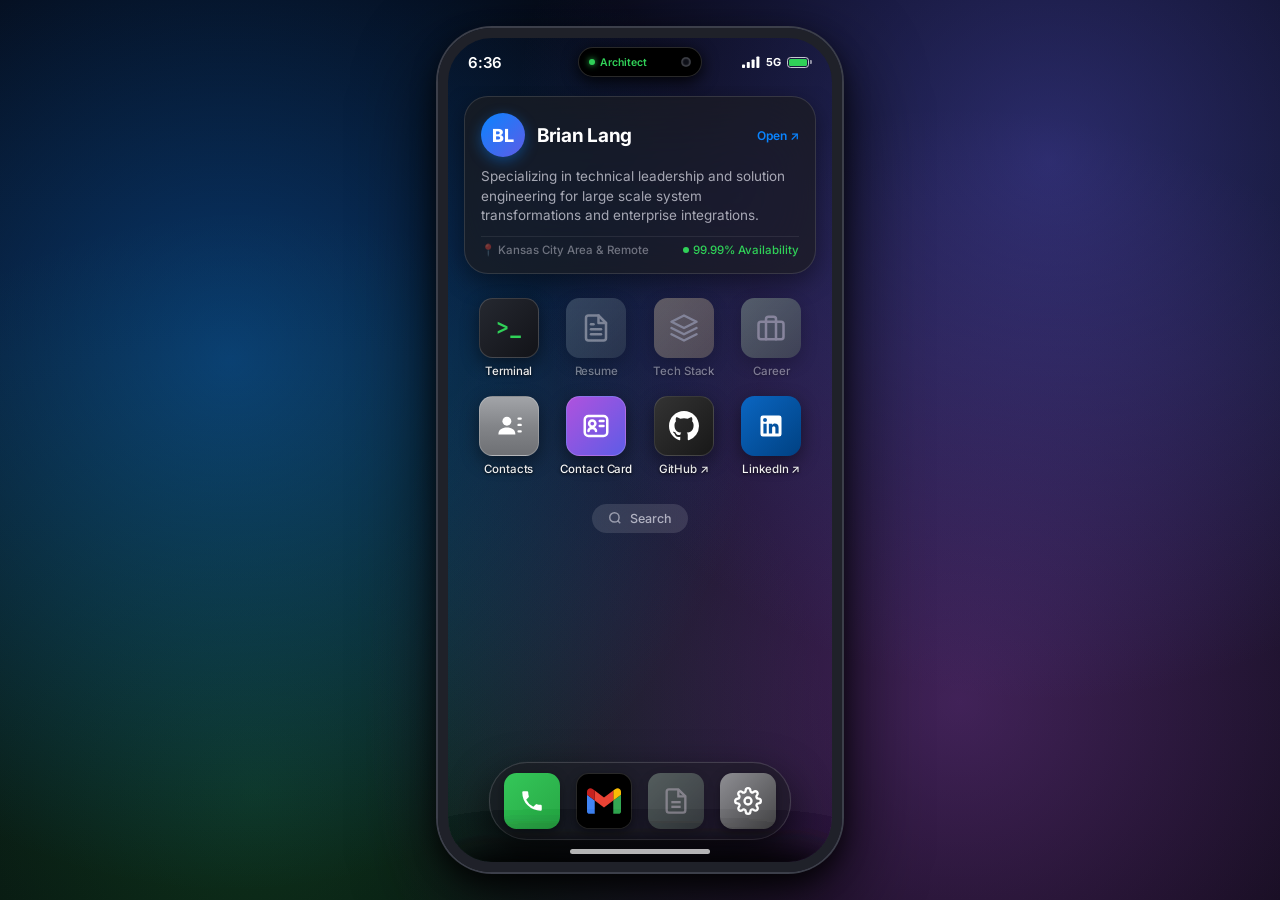
==== commit 1946ece2: "BPL - Enable search bar and implement contact details spotlight search" ====
--- a/index.html
+++ b/index.html
@@ -184,8 +184,8 @@
         </a>
       </section>
 
-      <!-- Spotlight Search Bar Trigger (Disabled) -->
-      <div class="spotlight-bar is-disabled" id="spotlight-trigger" role="button" aria-disabled="true" aria-label="Search (Disabled)">
+      <!-- Spotlight Search Bar Trigger -->
+      <div class="spotlight-bar" id="spotlight-trigger" tabindex="0" role="button" aria-label="Search Brian's Contact Details">
         <svg class="search-icon" width="14" height="14" viewBox="0 0 24 24" fill="none" stroke="currentColor" stroke-width="2.5">
           <circle cx="11" cy="11" r="8"></circle>
           <line x1="21" y1="21" x2="16.65" y2="16.65"></line>
@@ -768,7 +768,7 @@
             <circle cx="11" cy="11" r="8"></circle>
             <line x1="21" y1="21" x2="16.65" y2="16.65"></line>
           </svg>
-          <input type="text" id="spotlight-input" placeholder="Search skills, Kafka, Go, Resume..." autocomplete="off" spellcheck="false">
+          <input type="text" id="spotlight-input" placeholder="Search phone, email, vCard, LinkedIn..." autocomplete="off" spellcheck="false">
           <button class="spotlight-cancel" id="spotlight-close">Cancel</button>
         </div>
         <div class="spotlight-results" id="spotlight-results">
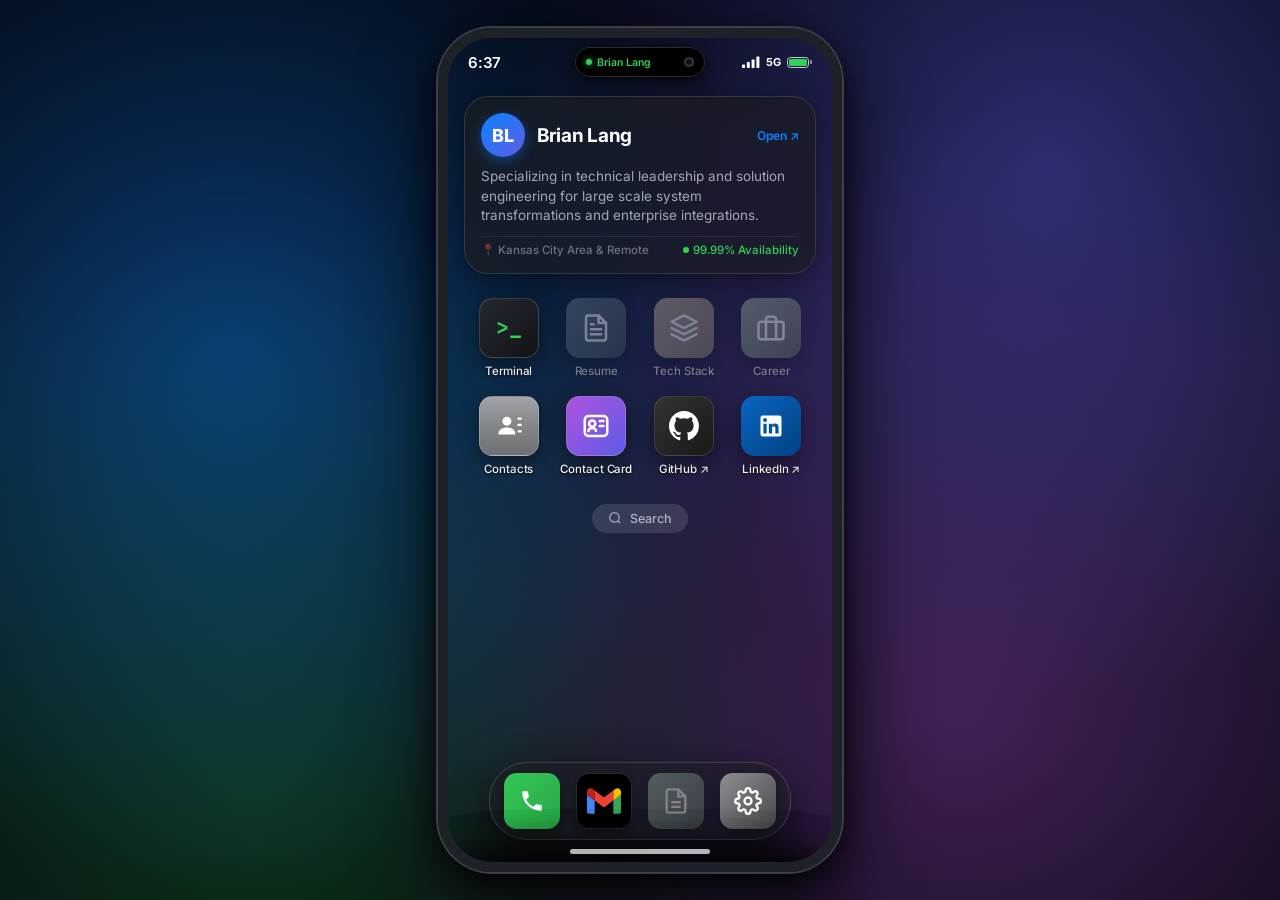
==== commit 54c0805b: "BPL - Change dynamic island text to Brian Lang" ====
--- a/index.html
+++ b/index.html
@@ -25,11 +25,11 @@
       </div>
 
       <!-- Dynamic Island -->
-      <div class="dynamic-island" id="dynamic-island" tabindex="0" role="button" aria-expanded="false" aria-label="Dynamic Island - Architect Status">
+      <div class="dynamic-island" id="dynamic-island" tabindex="0" role="button" aria-expanded="false" aria-label="Dynamic Island - Brian Lang">
         <div class="island-compact">
           <div class="island-pill-active">
             <span class="island-pulse"></span>
-            <span class="island-label">Architect</span>
+            <span class="island-label">Brian Lang</span>
           </div>
           <div class="island-sensor"></div>
         </div>
@@ -272,15 +272,14 @@
               <div class="t-response">
                 <span class="t-key">Name:</span> <span class="t-val">Brian Lang</span><br>
                 <span class="t-key">Role:</span> <span class="t-val">Technical Software Architect</span><br>
-                <span class="t-key">Domains:</span> <span class="t-val">Large Scale System Transformations • Enterprise Integrations</span><br>
-                <span class="t-key">Location:</span> <span class="t-val">Kansas City Area / Remote</span><br>
-                <span class="t-key">Email:</span> <a href="mailto:brian.lang@robustcomputing.com" class="t-link">brian.lang@robustcomputing.com</a>
+                <span class="t-key">Domains:</span> <span class="t-val">Financial Services / Insurance • Large Scale System Transformations • Enterprise Integrations</span><br>
+                <span class="t-key">Location:</span> <span class="t-val">Kansas City Area / Remote</span>
               </div>
             </div>
           </div>
 
           <div class="sheet-action-cta">
-            <a href="mailto:brian.lang@robustcomputing.com" class="ios-btn-primary">Send Direct Message</a>
+            <button class="ios-btn-primary" data-launch="app-contact">Contact Brian</button>
           </div>
         </div>
       </section>
@@ -607,6 +606,10 @@
                 <span class="action-icon">🟢</span>
                 <span class="action-text">whatsapp</span>
               </a>
+              <a href="https://t.me/flyingwedge72" target="_blank" rel="noopener noreferrer" class="action-circle-btn" aria-label="Telegram Profile">
+                <span class="action-icon">✈️</span>
+                <span class="action-text">telegram</span>
+              </a>
               <a href="mailto:brian.lang@robustcomputing.com" class="action-circle-btn">
                 <span class="action-icon">✉️</span>
                 <span class="action-text">mail</span>
@@ -650,6 +653,14 @@
                 <div class="row-main">
                   <div class="row-title">WhatsApp</div>
                   <div class="row-subtitle">@flyingwedge05</div>
+                </div>
+                <span class="row-arrow">↗</span>
+              </a>
+              <a href="https://t.me/flyingwedge72" target="_blank" rel="noopener noreferrer" class="table-row link-row">
+                <div class="row-icon telegram">✈️</div>
+                <div class="row-main">
+                  <div class="row-title">Telegram</div>
+                  <div class="row-subtitle">@flyingwedge72</div>
                 </div>
                 <span class="row-arrow">↗</span>
               </a>
--- a/style.css
+++ b/style.css
@@ -185,7 +185,7 @@
   position: relative;
   background: #000000;
   height: 30px;
-  min-width: 124px;
+  min-width: 130px;
   border-radius: var(--radius-pill);
   border: 0.5px solid rgba(255, 255, 255, 0.16);
   box-shadow: 0 4px 16px rgba(0, 0, 0, 0.9);
@@ -1233,6 +1233,7 @@
 .row-icon.purple { background: var(--ios-purple); }
 .row-icon.red { background: var(--ios-red); }
 .row-icon.whatsapp { background: #25D366; }
+.row-icon.telegram { background: #229ED9; }
 .row-icon.linkedin { background: #0A66C2; }
 
 .row-main {
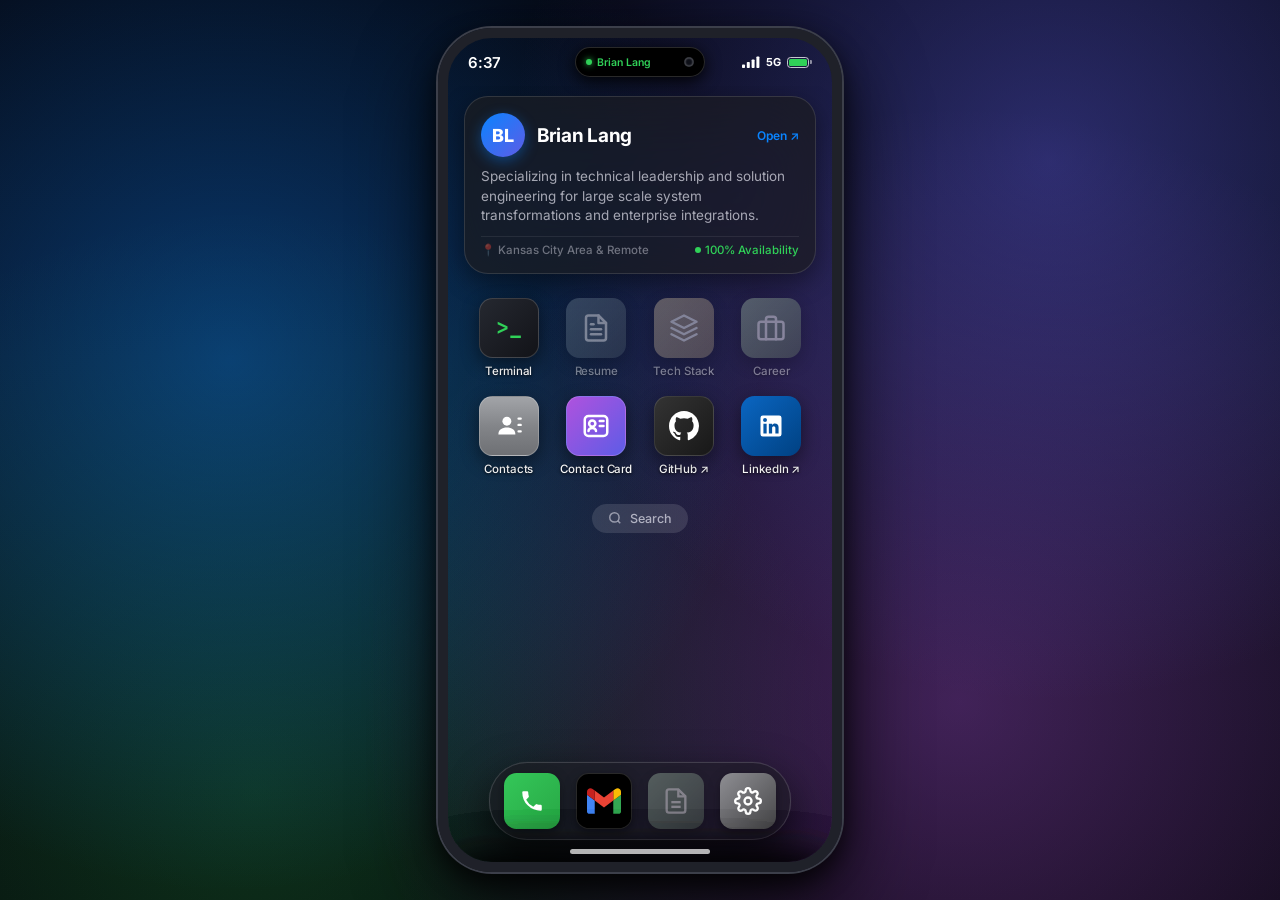
==== commit 42730150: "BPL - Update home screen hero widget to 100% Availability" ====
--- a/index.html
+++ b/index.html
@@ -84,7 +84,7 @@
           </p>
           <div class="hero-footer">
             <span class="hero-chip">📍 Kansas City Area & Remote</span>
-            <span class="hero-uptime"><span class="green-dot"></span> 99.99% Availability</span>
+            <span class="hero-uptime"><span class="green-dot"></span> 100% Availability</span>
           </div>
         </div>
       </section>
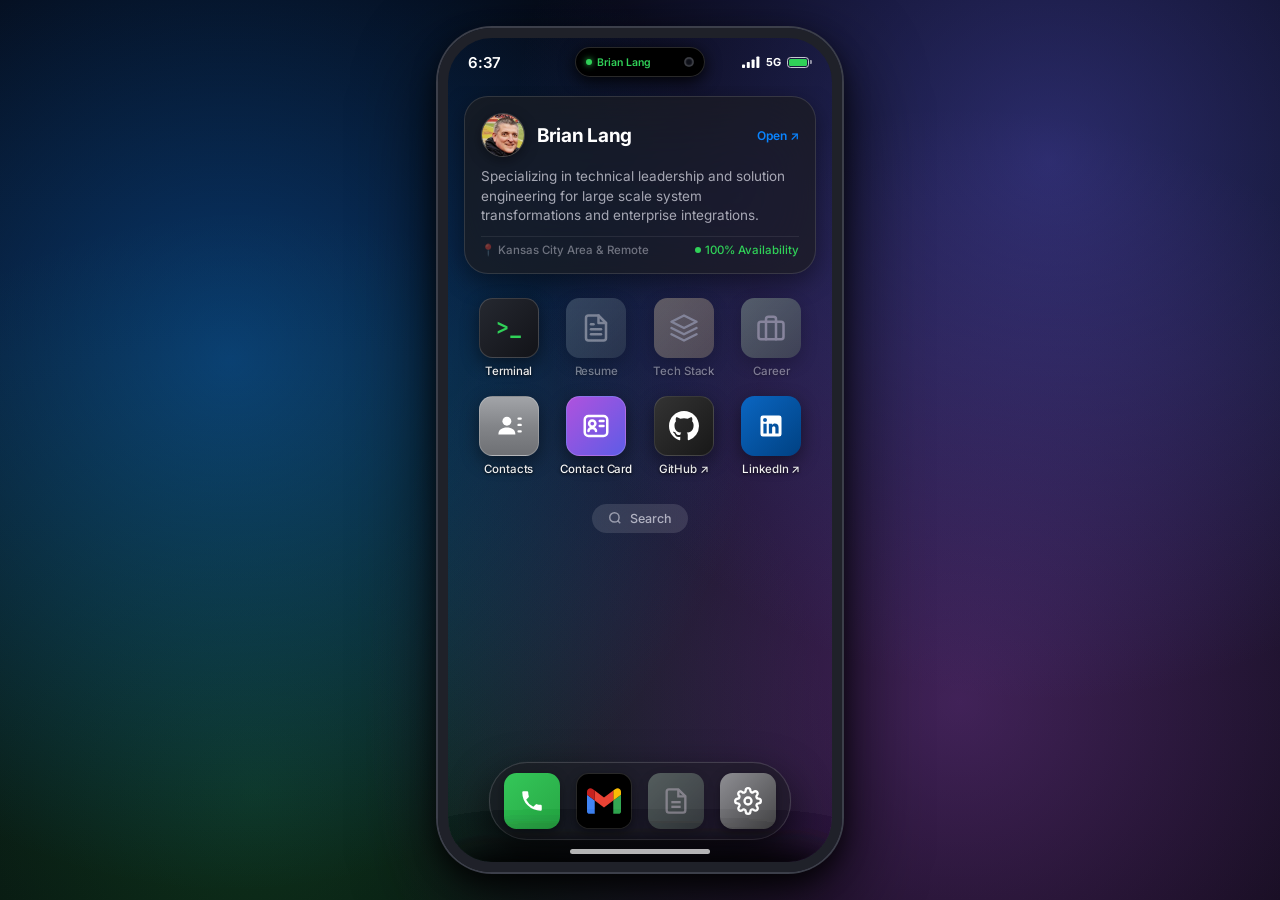
==== commit bb5013a7: "BPL - Add GitHub profile photo to home screen widget and contact Brian view" ====
--- a/index.html
+++ b/index.html
@@ -34,7 +34,9 @@
           <div class="island-sensor"></div>
         </div>
         <div class="island-expanded-content">
-          <div class="island-avatar">BL</div>
+          <div class="island-avatar">
+            <img src="assets/brian-avatar.jpg" alt="Brian Lang" class="avatar-img">
+          </div>
           <div class="island-meta">
             <div class="island-headline">Brian Lang • Available for Advisory</div>
           </div>
@@ -72,7 +74,9 @@
         <div class="ios-widget widget-hero" data-launch="app-terminal" tabindex="0" role="button" aria-label="View Terminal Profile">
           <div class="widget-top-bar">
             <div class="widget-avatar-group">
-              <div class="hero-avatar">BL</div>
+              <div class="hero-avatar">
+                <img src="assets/brian-avatar.jpg" alt="Brian Lang" class="avatar-img">
+              </div>
               <div>
                 <h1 class="hero-name">Brian Lang</h1>
               </div>
@@ -585,7 +589,9 @@
 
         <div class="sheet-content">
           <div class="contact-header-card">
-            <div class="contact-large-avatar">BL</div>
+            <div class="contact-large-avatar">
+              <img src="assets/brian-avatar.jpg" alt="Brian Lang" class="avatar-img">
+            </div>
             <h3 class="contact-name">Brian Lang</h3>
             <div class="contact-title-pill">Technical Software Architect</div>
 
--- a/style.css
+++ b/style.css
@@ -264,7 +264,9 @@
   width: 30px;
   height: 30px;
   border-radius: 50%;
-  background: linear-gradient(135deg, var(--ios-blue), var(--ios-indigo));
+  overflow: hidden;
+  border: 1px solid rgba(255, 255, 255, 0.2);
+  background: #1C1C1E;
   display: flex;
   align-items: center;
   justify-content: center;
@@ -419,13 +421,15 @@
   width: 44px;
   height: 44px;
   border-radius: 50%;
-  background: linear-gradient(135deg, var(--ios-blue), var(--ios-indigo));
+  overflow: hidden;
+  border: 1.5px solid rgba(255, 255, 255, 0.2);
+  background: #1C1C1E;
   display: flex;
   align-items: center;
   justify-content: center;
   font-size: 18px;
   font-weight: 800;
-  box-shadow: 0 4px 14px rgba(10, 132, 255, 0.4);
+  box-shadow: 0 4px 14px rgba(0, 0, 0, 0.4);
 }
 
 .hero-badge {
@@ -1395,15 +1399,24 @@
   width: 80px;
   height: 80px;
   border-radius: 50%;
-  background: linear-gradient(135deg, var(--ios-blue), var(--ios-indigo));
+  overflow: hidden;
+  border: 2px solid rgba(255, 255, 255, 0.25);
+  background: #1C1C1E;
   display: flex;
   align-items: center;
   justify-content: center;
   font-size: 30px;
   font-weight: 800;
   color: #FFFFFF;
-  box-shadow: 0 8px 24px rgba(10, 132, 255, 0.45);
+  box-shadow: 0 8px 24px rgba(0, 0, 0, 0.5);
   margin-bottom: 12px;
+}
+
+.avatar-img {
+  width: 100%;
+  height: 100%;
+  object-fit: cover;
+  display: block;
 }
 
 .contact-name {
